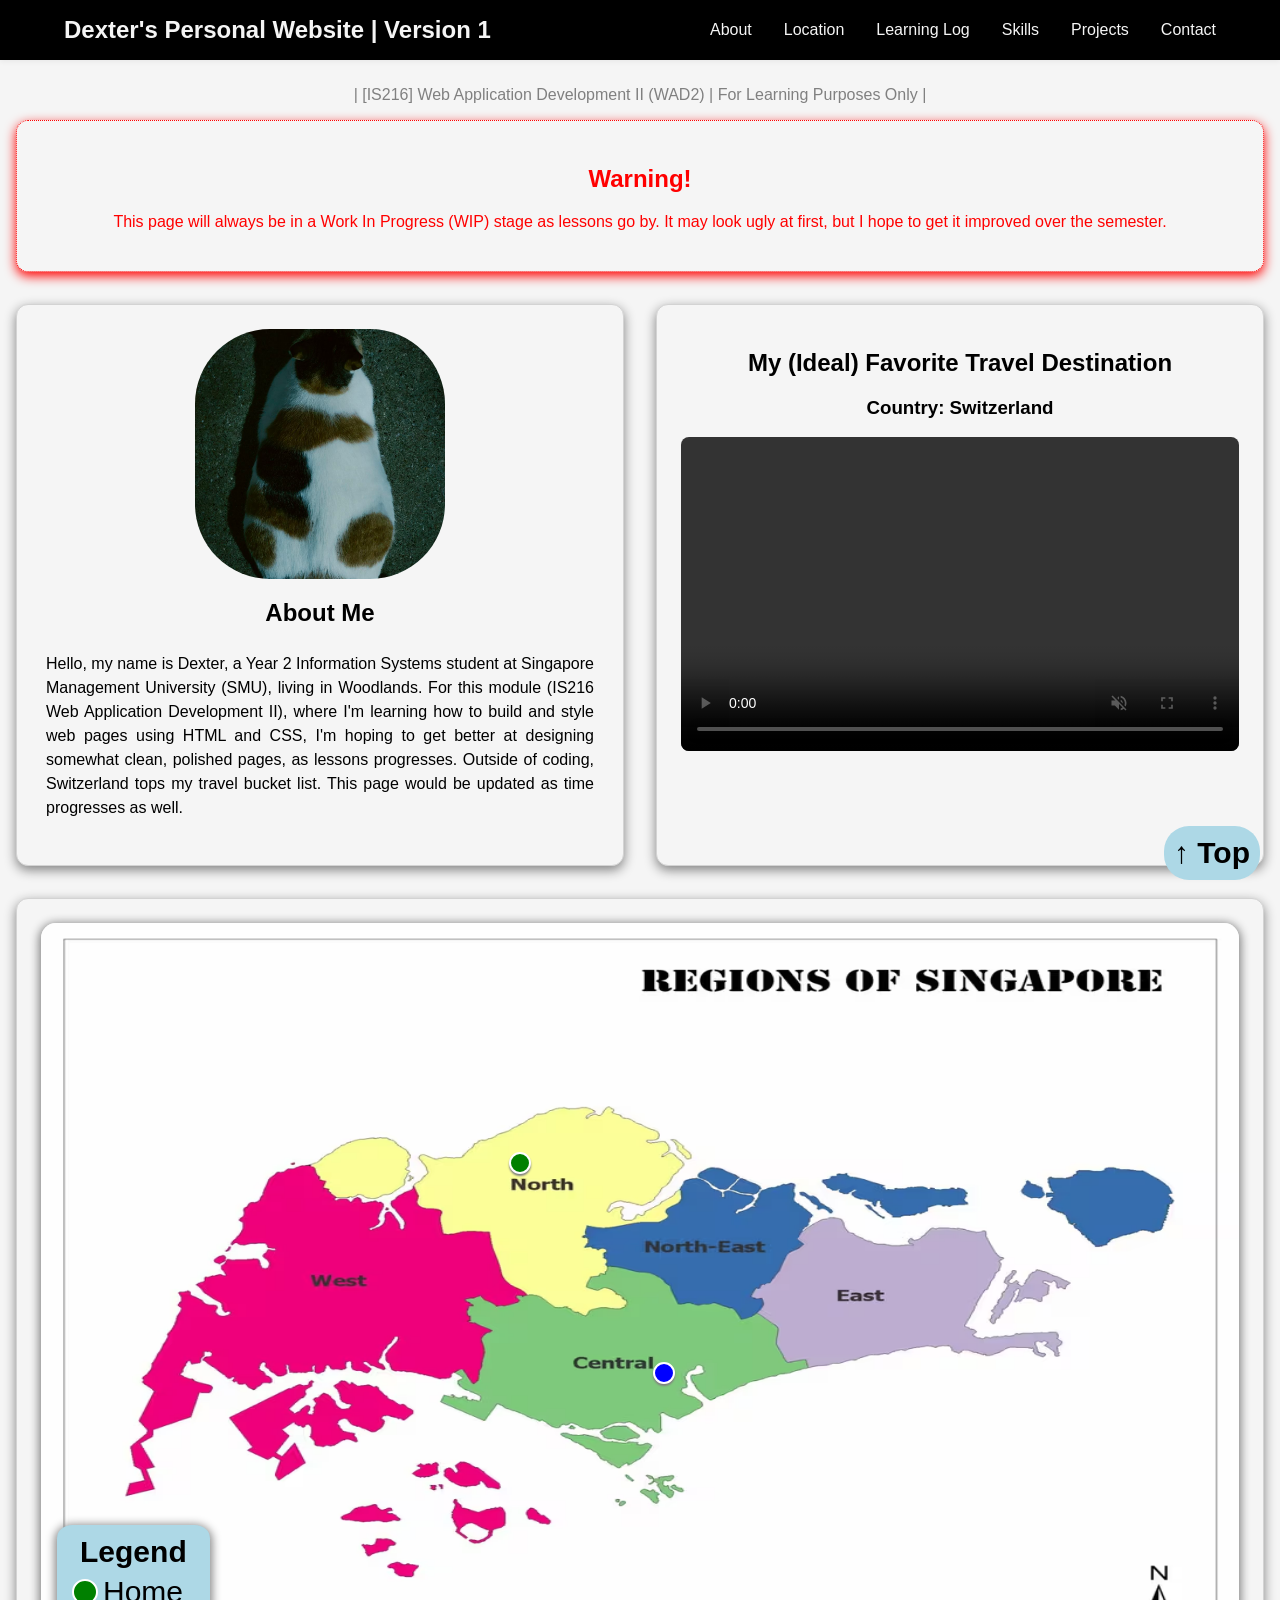
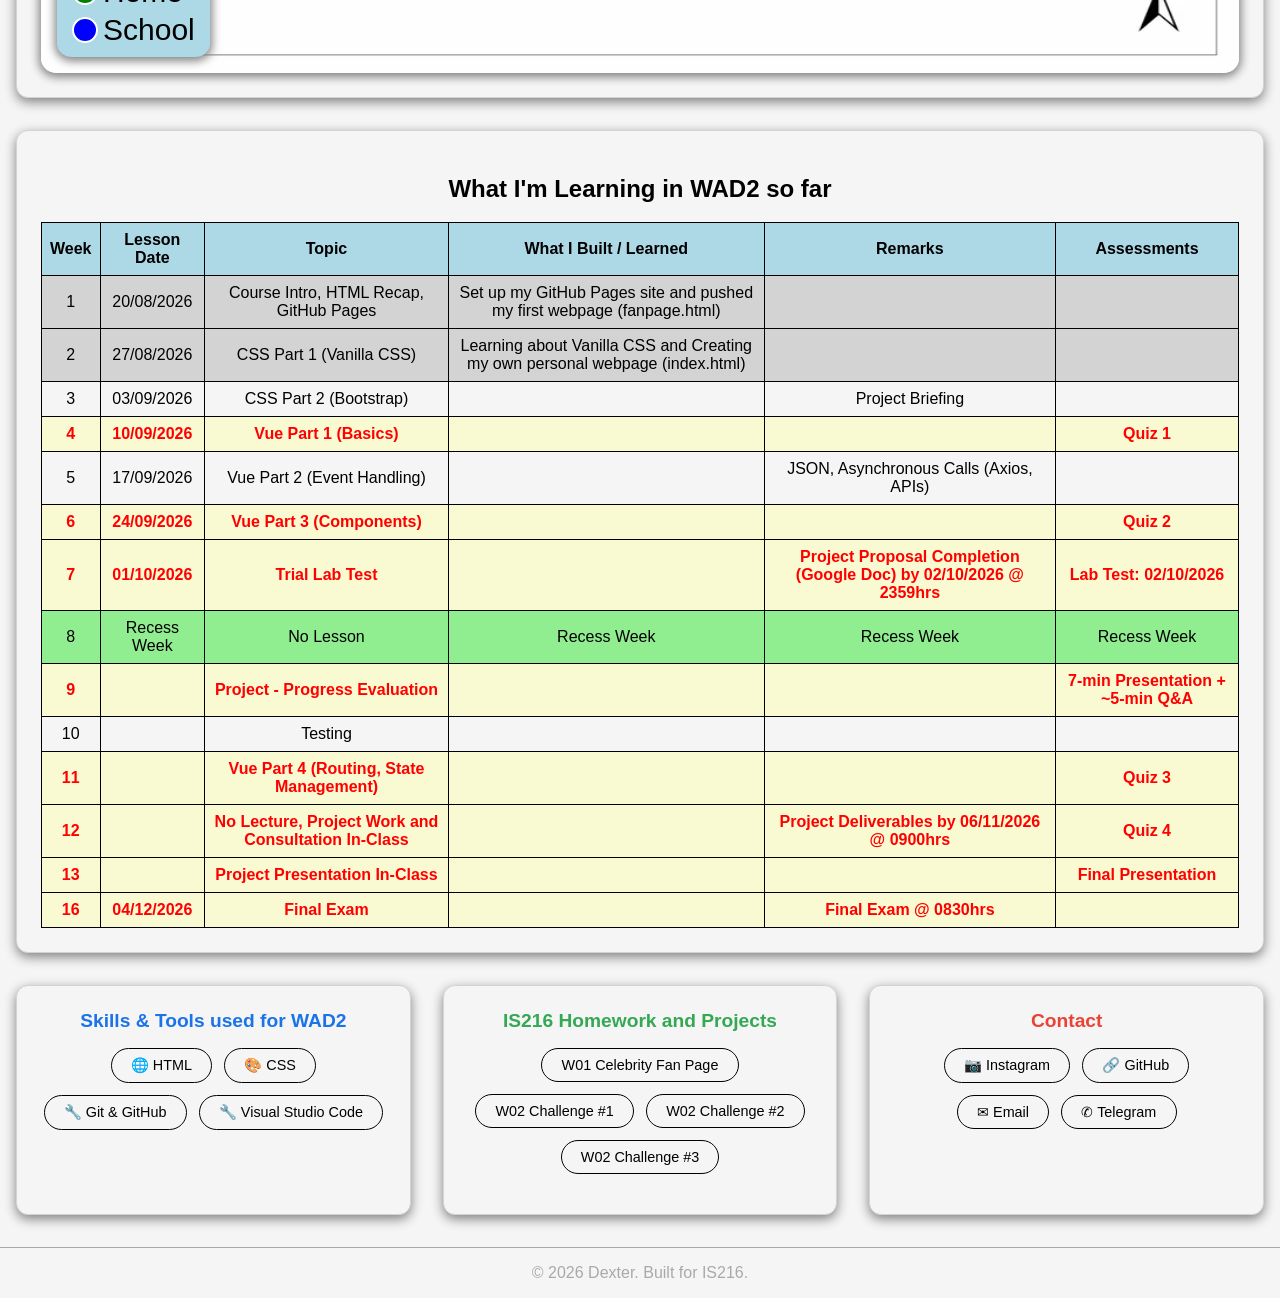
==== index.html @ 5d922347 "[Update] Modified certain stylings and page output - Changed some code to update look - Added warnin" ====
<!doctype html>
<html lang="en">
  <head>
    <meta charset="UTF-8" />
    <meta name="viewport" content="width=device-width, initial-scale=1.0" />
    <title>Dexter Chua - Personal Website</title>
    <link rel="stylesheet" href="styles.css" />
  </head>
  <body>
    <header>
      <nav class="navbar">
        <div class="logo">Dexter's Personal Website | Version 1</div>
        <ul class="nav-links">
          <li><a href="#about">About</a></li>
          <li><a href="#location">Location</a></li>
          <li><a href="#learning">Learning Log</a></li>
          <li><a href="#skills">Skills</a></li>
          <li><a href="#projects">Projects</a></li>
          <li><a href="#contact">Contact</a></li>
        </ul>
      </nav>
      <p id="mini-details" class="mini-details">
        | [IS216] Web Application Development II (WAD2) | For Learning Purposes
        Only |
      </p>
    </header>

    <main>
      <div class="row-full">
        <section id="warning" class="card warning-card">
          <h2>Warning!</h2>
          <p>
            This page will always be in a Work In Progress (WIP) stage as lessons go by. It may look
            ugly at first, but I hope to get it improved over the semester.
          </p>
        </section>
      </div>

      <div class="intro-row">
        <section id="about" class="card">
          <img class="personal-pic" src="Images/cat.jpg" alt="My Picture" />
          <h2>About Me</h2>
          <p>
            Hello, my name is Dexter, a Year 2 Information Systems student at
            Singapore Management University (SMU), living in Woodlands. For this
            module (IS216 Web Application Development II), where I'm learning
            how to build and style web pages using HTML and CSS, I'm
            hoping to get better at designing somewhat clean, polished pages, as
            lessons progresses. Outside of coding, Switzerland tops my travel
            bucket list. This page would be updated as time progresses as well.
          </p>
        </section>
        <section id="travel-dest" class="card">
          <h2>My (Ideal) Favorite Travel Destination</h2>
          <h3>Country: Switzerland</h3>
          <div class="video-wrapper">
            <video autoplay muted loop playsinline controls>
              <source src="Video/Discover Switzerland.mp4" type="video/mp4" />
              Your browser does not support the video tag.
            </video>
          </div>
        </section>
      </div>

      <div class="row-full">
        <section id="location" class="card map-section">
          <div class="map-wrapper">
            <img
              class="sg-map"
              src="Images/singapore-map.avif"
              alt="Singapore Map"
            />

            <button class="marker" id="marker-home" aria-label="Woodlands">
              <span class="tooltip">Home: Woodlands</span>
            </button>

            <button
              class="marker"
              id="marker-school"
              aria-label="Singapure Management University (SMU)"
            >
              <span class="tooltip"
                >School: Singapore Management University (SMU)</span
              >
            </button>

            <aside class="legend">
              <h3>Legend</h3>
              <ul>
                <li><span class="dot home"></span> Home</li>
                <li><span class="dot school"></span> School</li>
              </ul>
            </aside>
          </div>
        </section>
      </div>

      <div class="row-full">
        <section id="learning" class="card">
          <h2>What I'm Learning in WAD2 so far</h2>
          <table id="learning-table" class="learning-table">
            <thead>
              <tr>
                <th>Week</th>
                <th>Lesson Date</th>
                <th>Topic</th>
                <th>What I Built / Learned</th>
                <th>Remarks</th>
                <th>Assessments</th>
              </tr>
            </thead>
            <tbody>
              <tr class="completed-dates">
                <td>1</td>
                <td>20/08/2026</td>
                <td>Course Intro, HTML Recap, GitHub Pages</td>
                <td>
                  Set up my GitHub Pages site and pushed my first webpage
                  (fanpage.html)
                </td>
                <td></td>
                <td></td>
              </tr>
              <tr class="completed-dates">
                <td>2</td>
                <td>27/08/2026</td>
                <td>CSS Part 1 (Vanilla CSS)</td>
                <td>
                  Learning about Vanilla CSS and Creating my own personal
                  webpage (index.html)
                </td>
                <td></td>
                <td></td>
              </tr>
              <tr>
                <td>3</td>
                <td>03/09/2026</td>
                <td>CSS Part 2 (Bootstrap)</td>
                <td></td>
                <td>Project Briefing</td>
                <td></td>
              </tr>
              <tr class="important-dates">
                <td>4</td>
                <td>10/09/2026</td>
                <td>Vue Part 1 (Basics)</td>
                <td></td>
                <td></td>
                <td>Quiz 1</td>
              </tr>
              <tr>
                <td>5</td>
                <td>17/09/2026</td>
                <td>Vue Part 2 (Event Handling)</td>
                <td></td>
                <td>JSON, Asynchronous Calls (Axios, APIs)</td>
                <td></td>
              </tr>
              <tr class="important-dates">
                <td>6</td>
                <td>24/09/2026</td>
                <td>Vue Part 3 (Components)</td>
                <td></td>
                <td></td>
                <td>Quiz 2</td>
              </tr>
              <tr class="important-dates">
                <td>7</td>
                <td>01/10/2026</td>
                <td>Trial Lab Test</td>
                <td></td>
                <td>
                  Project Proposal Completion (Google Doc) by 02/10/2026 @
                  2359hrs
                </td>
                <td>Lab Test: 02/10/2026</td>
              </tr>
              <tr class="chill-dates">
                <td>8</td>
                <td>Recess Week</td>
                <td>No Lesson</td>
                <td>Recess Week</td>
                <td>Recess Week</td>
                <td>Recess Week</td>
              </tr>
              <tr class="important-dates">
                <td>9</td>
                <td></td>
                <td>Project - Progress Evaluation</td>
                <td></td>
                <td></td>
                <td>7-min Presentation + ~5-min Q&A</td>
              </tr>
              <tr>
                <td>10</td>
                <td></td>
                <td>Testing</td>
                <td></td>
                <td></td>
                <td></td>
              </tr>
              <tr class="important-dates">
                <td>11</td>
                <td></td>
                <td>Vue Part 4 (Routing, State Management)</td>
                <td></td>
                <td></td>
                <td>Quiz 3</td>
              </tr>
              <tr class="important-dates">
                <td>12</td>
                <td></td>
                <td>No Lecture, Project Work and Consultation In-Class</td>
                <td></td>
                <td>Project Deliverables by 06/11/2026 @ 0900hrs</td>
                <td>Quiz 4</td>
              </tr>
              <tr class="important-dates">
                <td>13</td>
                <td></td>
                <td>Project Presentation In-Class</td>
                <td></td>
                <td></td>
                <td>Final Presentation</td>
              </tr>
              <tr class="important-dates">
                <td>16</td>
                <td>04/12/2026</td>
                <td>Final Exam</td>
                <td></td>
                <td>Final Exam @ 0830hrs</td>
                <td></td>
              </tr>
            </tbody>
          </table>
        </section>
      </div>

      <div class="row-triple">
        <section id="skills" class="card skills">
          <h2>Skills &amp; Tools used for WAD2</h2>
          <ul class="pill-list">
            <li>🌐 HTML</li>
            <li>🎨 CSS</li>
            <li>🔧 Git &amp; GitHub</li>
            <li>🔧 Visual Studio Code</li>
          </ul>
        </section>

        <section id="projects" class="card projects">
          <h2>IS216 Homework and Projects</h2>
          <ul class="pill-list">
            <li><a href="fanpage.html">W01 Celebrity Fan Page</a></li>
            <li><a href="Challenge1/home.html">W02 Challenge #1</a></li>
            <li><a href="Challenge2/home.html">W02 Challenge #2</a></li>
            <li><a href="Challenge3/home.html">W02 Challenge #3</a></li>
          </ul>
        </section>

        <section id="contact" class="card contact">
          <h2>Contact</h2>
          <ul class="pill-list">
            <li>
              <a
                href="https://www.instagram.com/dxterchua/?hl=en"
                target="_blank"
                >📷 Instagram</a
              >
            </li>
            <li>
              <a href="https://github.com/dxterch" target="_blank">🔗 GitHub</a>
            </li>
            <li>
              <a href="mailto:dexter.chua.2025@computing.smu.edu.sg">✉ Email</a>
            </li>
            <li>
              <a href="https://t.me/dxterchua">✆ Telegram</a>
            </li>
          </ul>
        </section>
      </div>
    </main>

    <a href="#top" class="back-to-top" aria-label="Back to top">↑ Top</a>

    <footer class="site-footer">
      <p>&copy; 2026 Dexter. Built for IS216.</p>
    </footer>

    <!-- Link your JS file here once you create it -->
    <!-- <script src="script.js"></script> -->
  </body>
</html>
---- styles.css ----
body {
    font-family: Arial, Helvetica, sans-serif;
    background-color: whitesmoke;
    margin: 0;
    padding-top: 70px;
}

main {
    max-width: 1250px;
    margin: 0 auto;
    padding: 0 1rem;
}

section[id] {
    scroll-margin-top: 70px;
}

.intro-row,
.row-full,
.row-triple {
    display: flex;
    flex-wrap: wrap;
    gap: 2rem;
    margin-bottom: 2rem;
}

.navbar {
    position: fixed;
    top: 0;
    left: 0;
    width: 100%;
    z-index: 1000;
    display: flex;
    justify-content: space-between;
    align-items: center;
    padding: 1rem 5%;
    background-color: black;
    box-shadow: 0 2px 5px rgba(0, 0, 0, 0.05);
    box-sizing: border-box;
}

.mini-details {
    text-align: center;
    color: gray
}

.logo {
    font-size: 1.5rem;
    font-weight: bold;
    color: whitesmoke;
}

.nav-links {
    display: flex;
    list-style: none;
    gap: 2rem;
    margin: 0;
    padding: 0;
}

.nav-links a {
    text-decoration: none;
    color: whitesmoke;
    font-weight: 500;
    transition: color 0.2s ease;
}

.nav-links a:hover {
    color: lightblue;
}

.personal-pic {
    display: block;
    width: 250px;
    height: 250px;
    margin: auto;
    object-fit: cover;
    border-radius: 30%;
    transition: transform 0.4s ease;
}

.personal-pic:hover {
    transform: scaleX(-1);
}


#about p {
    text-align: justify;
    line-height: 1.5;
    color: black;
    padding: 5px 5px 5px 5px
}

#warning {
    color: red;
    border: 1px dotted red;
    box-shadow: 0 4px 12px red;
}

/* Apply the animation to the specific class */
.warning-card {
  /* softPulse = animation name */
  /* 2s = duration */
  /* ease-in-out = timing function */
  /* infinite = loop forever */
  animation: softPulse 2s ease-in-out infinite;
}

.card {
    text-align: center;
    padding: 1.5rem;
    border: 1px solid lightgray;
    border-radius: 12px;
    box-shadow: 0 4px 12px gray;
    background-color: whitesmoke;
}

.intro-row .card {
    flex: 1 1 400px;
}


.row-full .card {
    width: 100%;
}

.row-triple {
    display: flex;
    gap: 2rem;
    flex-wrap: wrap;
}

.row-triple .card {
    flex: 1 1 250px;
}

.row-triple h2 {
    margin-top: 0;
    margin-bottom: 1rem;
    font-size: 1.2rem;
}

.row-triple ul {
    padding-left: 0;
}

.travel-dest h3 {
    color: gray;
}

.video-wrapper {
    position: relative;
    width: 100%;
    max-width: 100%;
    aspect-ratio: 16/9;
    margin: 1rem auto;
    border-radius: 8px;
    overflow: hidden;
}

.video-wrapper video {
    width: 100%;
    height: 100%;
    border: 0;
}

.map-wrapper {
    position: relative;
    width: 100%;
    height: auto;
    overflow: hidden;
    border-radius: 15px;
    box-shadow: 0px 2px 10px 2px grey;
}

.sg-map {
    display: block;
    width: 100%;
    max-height: 750px;

}

.marker {
    position: absolute;
    width: 22px;
    height: 22px;
    border-radius: 50%;
    border: 2px solid white;
    box-shadow: 0 2px 2px grey;
    transform: translate(-50%, -50%);
    z-index: 10;
    cursor: pointer;
}

#marker-home {
    top: 32%;
    left: 40%;
    background-color: green;
}

#marker-school {
    top: 60%;
    left: 52%;
    background-color: blue;
}

.tooltip {
    position: absolute;
    bottom: 250%;
    left: 50%;
    transform: translateX(-50%);
    background-color: black;
    border: 1px solid black;
    color: white;
    border-radius: 6px;
    padding: 4px 8px;
    font-size: 0.9rem;
    white-space: nowrap;
    opacity: 0;
    visibility: hidden;
    z-index: 20;
    pointer-events: none;
    transition: opacity 0.15s ease;
}

.marker:hover .tooltip {
    opacity: 1;
    visibility: visible;
}

.legend {
    position: absolute;
    bottom: 16px;
    left: 16px;
    z-index: 10;
    background-color: lightblue;
    color: black;
    border-color: grey;
    border-radius: 10%;
    box-shadow: 0px 2px 10px 2px grey;
    padding: 10px 15px;
    font-size: 15px;
}

.legend h3 {
    margin: 0 0 6px 0;
    font-size: 30px;
}

.legend ul {
    list-style: none;
    font-size: 30px;
    margin: 0;
    padding: 0;
}

.legend li {
    display: flex;
    align-items: center;
    gap: 5px;
    margin-top: 4px;
}

.dot {
    width: 22px;
    height: 22px;
    border-radius: 50%;
    display: inline-block;
}

.dot.home {
    background-color: green;
    border: 2px solid white;
}

.dot.school {
    background-color: blue;
    border: 2px solid white;
}

.learning-table {
    border-collapse: collapse;
    width: 100%;
    margin: auto;
}

.learning-table th,
.learning-table td {
    border: 1px solid black;
    padding: 0.5rem;
    text-align: center;
}

.learning-table th {
    background-color: lightblue;
}

.learning-table tr.completed-dates {
    background-color: lightgray;
    color: black;
}

.learning-table tr.important-dates {
    background-color: lightgoldenrodyellow;
    color: red;
    font-weight: bold;
}

.learning-table tr.chill-dates {
    background-color: lightgreen;
    color: black
}

.pill-list {
    display: flex;
    flex-wrap: wrap;
    justify-content: center;
    gap: 0.75rem;
    list-style: none;
    padding: 0;
    margin-top: 1rem;
}

.pill-list li {
    display: inline-block;
    flex-wrap: wrap;
    border: 1px solid black;
    display: inline-block;
    border: 1px solid black;
    color: black;
    padding: 0.5rem 1.2rem;
    border-radius: 20px;
    font-size: 0.9rem;
    font-weight: 500;
    text-decoration: none;
}

.pill-list li a {
    text-decoration: none;
    font-size: 0.9rem;
    font-weight: 500;
    color: black;
}


.pill-list li:hover {
    background-color: lightblue;
    animation: gentleRock 0.5s ease-in-out 1;
}

.skills h2 {
    color: #1a73e8;
}

.projects h2 {
    color: #34a853;
}

.contact h2 {
    color: #ea4335;
}

.back-to-top {
    position: fixed;
    bottom: 20px;
    right: 20px;
    background-color: lightblue;
    color: black;
    font-size: 30px;
    border-radius: 25px;
    padding: 10px;
    text-decoration: none;
    font-weight: bold;
    z-index: 1000;
}

.back-to-top:hover {
    background-color: blue;
    color: white;
    transform: translateY(-2px);
}

.site-footer {
    border-top: 1px solid darkgray;
    text-align: center;
    font-family: Arial, Helvetica, sans-serif;
    color: darkgray;
}

#about.card, #travel-dest.card {
    flex: 2 1 400px;
}

@keyframes gentleRock {
    0% {
        transform: rotate(0deg);
    }

    25% {
        transform: rotate(-3deg);
    }

    75% {
        transform: rotate(3deg);
    }

    100% {
        transform: rotate(0deg);
    }
}

@keyframes softPulse {
  0% {
    box-shadow: 0 4px 12px gray; /* Matches default card style */
    border-color: lightgray;
  }
  50% {
    /* Slightly intense shadow and orange warning color */
    box-shadow: 0 4px 20px red; 
    border-color: red;
  }
  100% {
    box-shadow: 0 4px 12px gray;
    border-color: lightgray;
  }
}
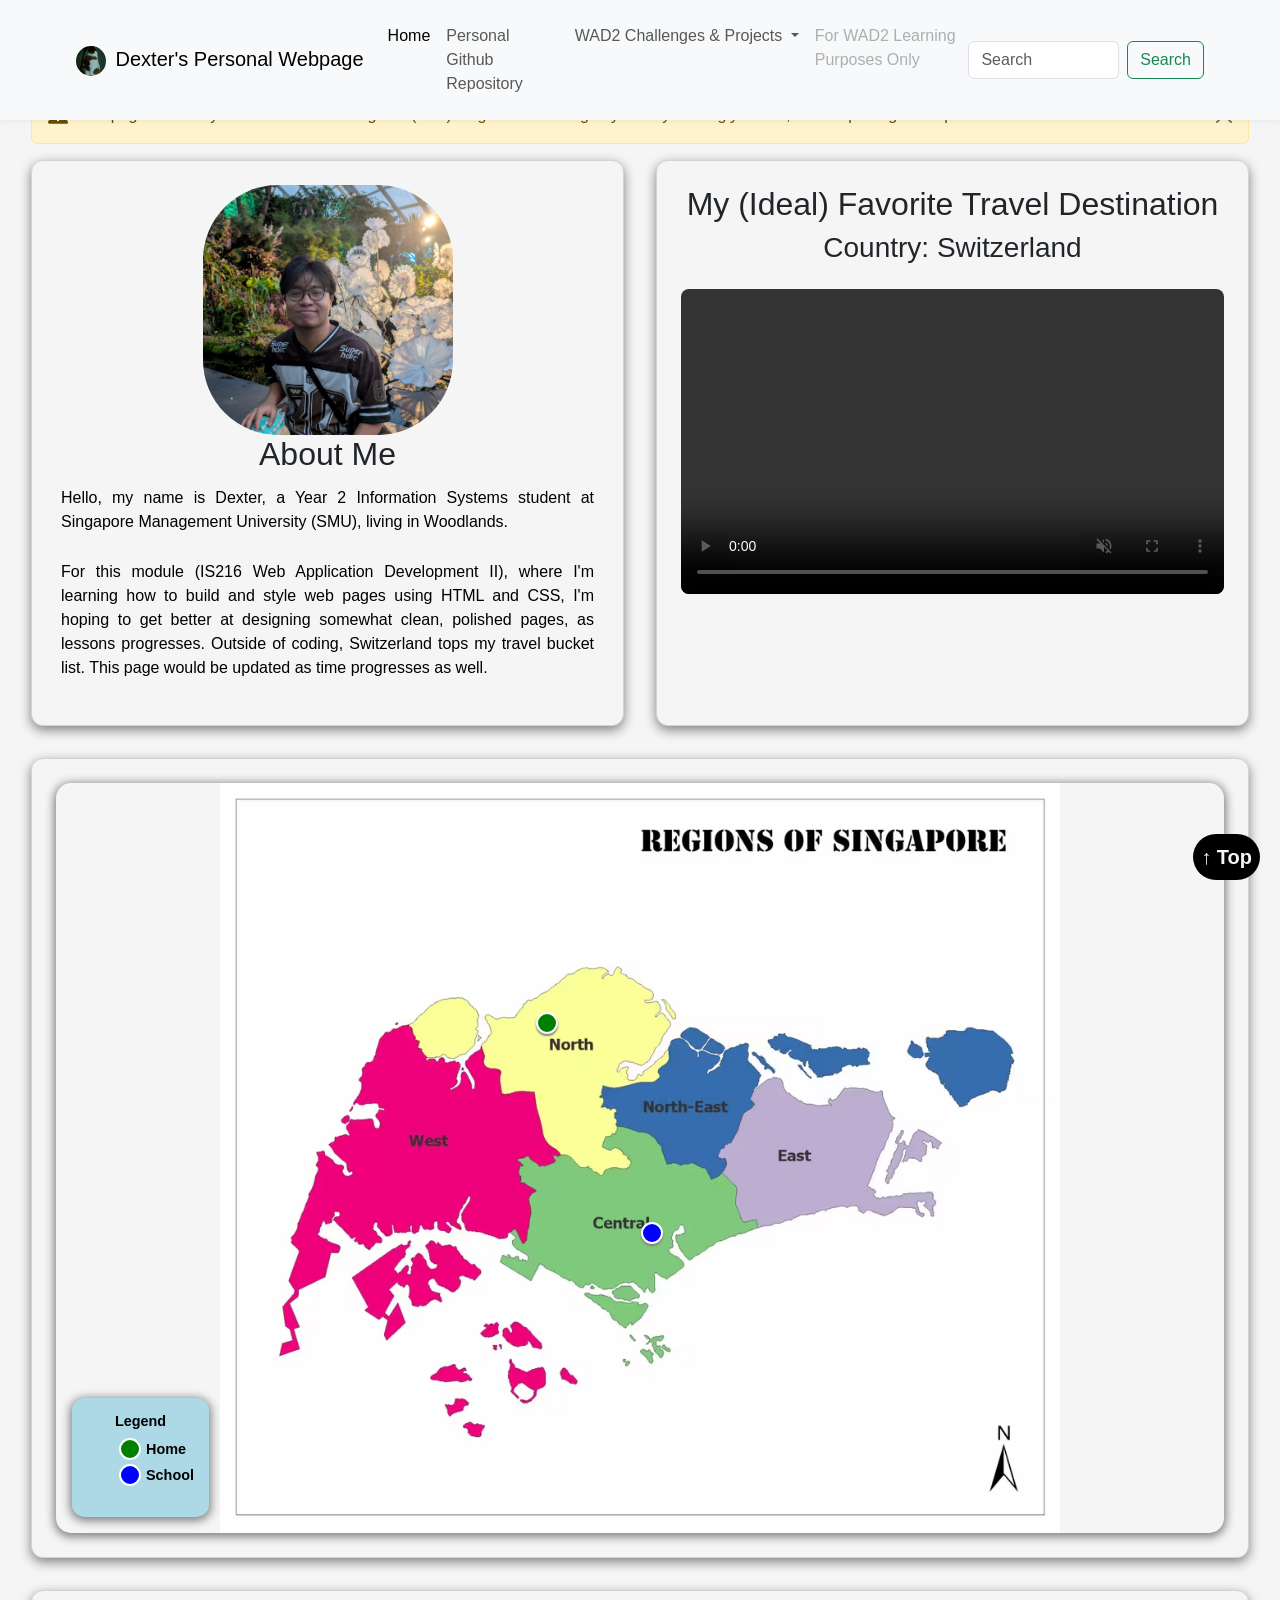
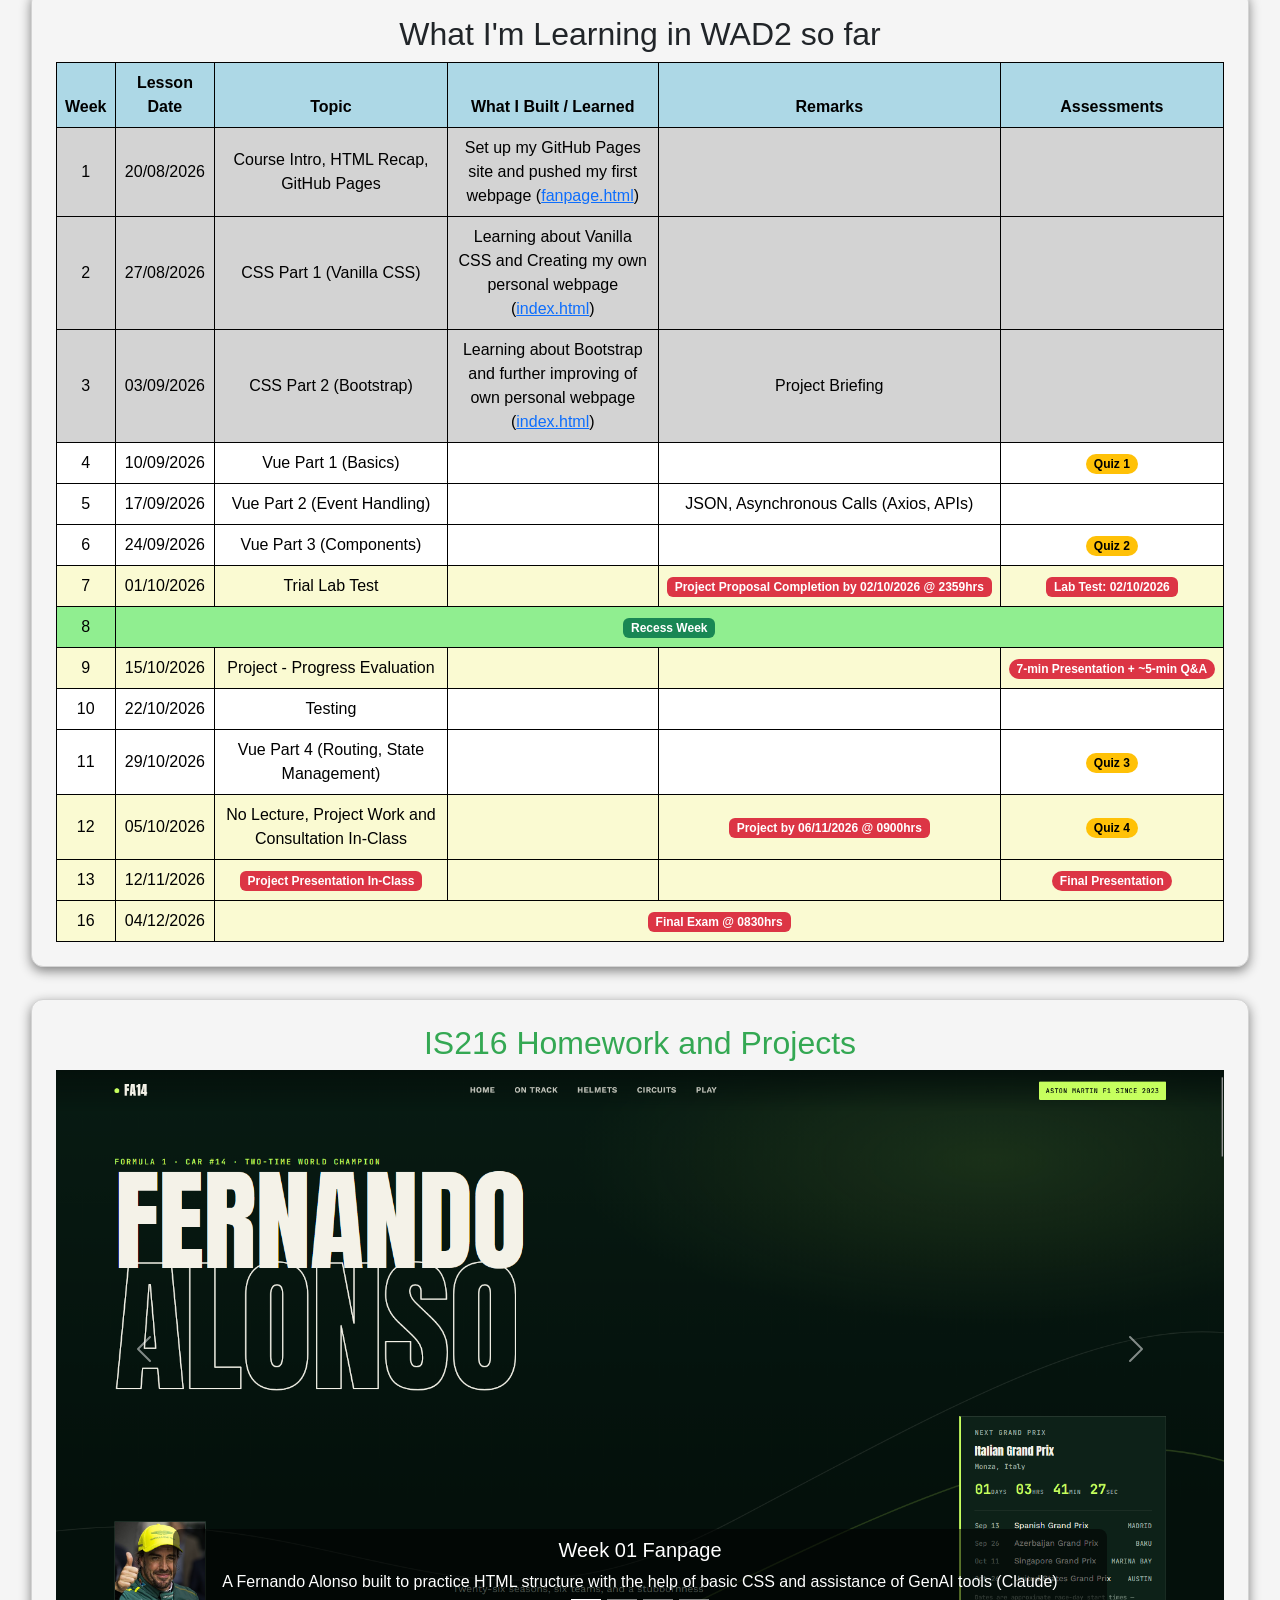
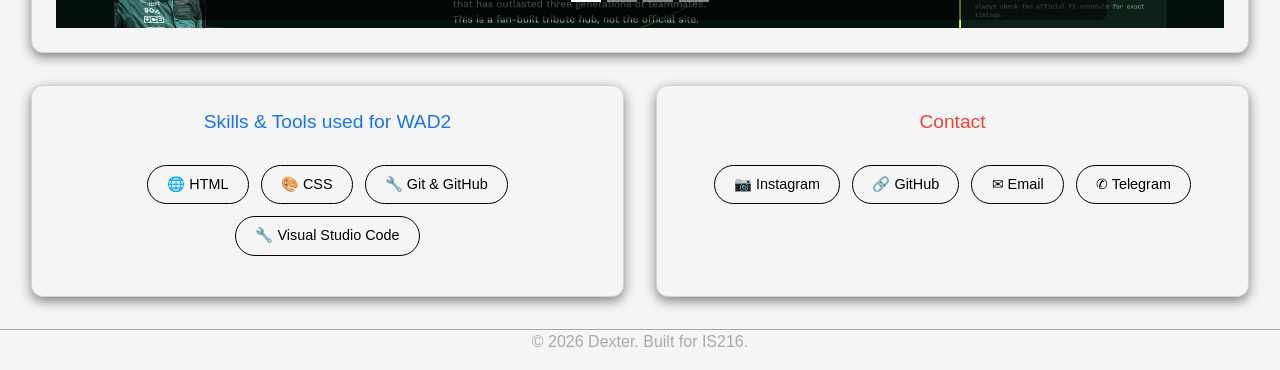
==== commit 1ce30d66: "[Update] Adding Bootstrap Added: - Alert - Badge - Carousel - Dropdown  with minor improvements to w" ====
--- a/index.html
+++ b/index.html
@@ -4,11 +4,18 @@
     <meta charset="UTF-8" />
     <meta name="viewport" content="width=device-width, initial-scale=1.0" />
     <title>Dexter Chua - Personal Website</title>
+    <link rel="icon" class="site-img" type="image/jpeg" href="Images/cat.jpg" />
+    <link
+      href="https://cdn.jsdelivr.net/npm/bootstrap@5.3.8/dist/css/bootstrap.min.css"
+      rel="stylesheet"
+      integrity="sha384-sRIl4kxILFvY47J16cr9ZwB07vP4J8+LH7qKQnuqkuIAvNWLzeN8tE5YBujZqJLB"
+      crossorigin="anonymous"
+    />
     <link rel="stylesheet" href="styles.css" />
   </head>
   <body>
     <header>
-      <nav class="navbar">
+      <!-- <nav class="navbar">
         <div class="logo">Dexter's Personal Website | Version 1</div>
         <ul class="nav-links">
           <li><a href="#about">About</a></li>
@@ -18,33 +25,147 @@
           <li><a href="#projects">Projects</a></li>
           <li><a href="#contact">Contact</a></li>
         </ul>
+      </nav> -->
+      <nav class="navbar navbar-expand-lg bg-body-tertiary">
+        <div class="container-fluid">
+          <a class="navbar-brand" href="#"
+            ><img
+              src="Images/cat.jpg" 
+              class="navbar-brand-img"
+              alt="Site Logo"
+            />
+            Dexter's Personal Webpage</a
+          >
+          <button
+            class="navbar-toggler"
+            type="button"
+            data-bs-toggle="collapse"
+            data-bs-target="#navbarSupportedContent"
+            aria-controls="navbarSupportedContent"
+            aria-expanded="false"
+            aria-label="Toggle navigation"
+          >
+            <span class="navbar-toggler-icon"></span>
+          </button>
+          <div class="collapse navbar-collapse" id="navbarSupportedContent">
+            <ul class="navbar-nav me-auto mb-2 mb-lg-0">
+              <li class="nav-item">
+                <a class="nav-link active" aria-current="page" href="#">Home</a>
+              </li>
+              <li class="nav-item">
+                <a
+                  href="https://github.com/dxterch/dxterch.github.io"
+                  class="nav-link"
+                  href="#"
+                  >Personal Github Repository</a
+                >
+              </li>
+              <li class="nav-item dropdown">
+                <a
+                  class="nav-link dropdown-toggle"
+                  href="#"
+                  role="button"
+                  data-bs-toggle="dropdown"
+                  aria-expanded="true"
+                >
+                  WAD2 Challenges & Projects
+                </a>
+
+                <ul class="dropdown-menu">
+                  <li>
+                    <a
+                      class="dropdown-item"
+                      href="Lesson 02/Challenge1/home.html"
+                      >W02 Challenge #1</a
+                    >
+                  </li>
+                  <li>
+                    <a
+                      class="dropdown-item"
+                      href="Lesson 02/Challenge2/home.html"
+                      >W02 Challenge #2</a
+                    >
+                  </li>
+                  <li>
+                    <a
+                      class="dropdown-item"
+                      href="Lesson 02/Challenge3/home.html"
+                      >W02 Challenge #3</a
+                    >
+                  </li>
+                  <li><hr class="dropdown-divider" /></li>
+                  <li>
+                    <a class="dropdown-item" href="fanpage.html"
+                      >W01 Celebrity Fan Page</a
+                    >
+                  </li>
+                </ul>
+              </li>
+              <li class="nav-item">
+                <a class="nav-link disabled" aria-disabled="true"
+                  >For WAD2 Learning Purposes Only</a
+                >
+              </li>
+            </ul>
+            <form class="d-flex" role="search">
+              <input
+                class="form-control me-2"
+                type="search"
+                placeholder="Search"
+                aria-label="Search"
+              />
+              <button class="btn btn-outline-success" type="submit">
+                Search
+              </button>
+            </form>
+          </div>
+        </div>
       </nav>
-      <p id="mini-details" class="mini-details">
-        | [IS216] Web Application Development II (WAD2) | For Learning Purposes
-        Only |
-      </p>
     </header>
 
     <main>
-      <div class="row-full">
-        <section id="warning" class="card warning-card">
-          <h2>Warning!</h2>
-          <p>
-            This page will always be in a Work In Progress (WIP) stage as lessons go by. It may look
-            ugly at first, but I hope to get it improved over the semester.
-          </p>
-        </section>
+      <svg xmlns="http://www.w3.org/2000/svg" class="d-none">
+        <symbol id="exclamation-triangle-fill" viewBox="0 0 16 16">
+          <path
+            d="M8.982 1.566a1.13 1.13 0 0 0-1.96 0L.165 13.233c-.457.778.091 1.767.98 1.767h13.713c.889 0 1.438-.99.98-1.767L8.982 1.566zM8 5c.535 0 .954.462.9.995l-.35 3.507a.552.552 0 0 1-1.1 0L7.1 5.995A.905.905 0 0 1 8 5zm.002 6a1 1 0 1 1 0 2 1 1 0 0 1 0-2z"
+          />
+        </symbol>
+      </svg>
+      <div
+        class="alert alert-warning alert-dismissible fade show d-flex align-items-center mt-3"
+        role="alert"
+      >
+        <svg class="bi flex-shrink-0 me-2" role="img" aria-label="Danger:">
+          <use xlink:href="#exclamation-triangle-fill" />
+        </svg>
+        <div>
+          This page will always be in a Work In Progress (WIP) stage as lessons
+          go by. It may look ugly at first, but I hope to get it improved over
+          the semester.
+          <button
+            type="button"
+            class="btn-close"
+            data-bs-dismiss="alert"
+            aria-label="Close"
+          ></button>
+        </div>
       </div>
 
-      <div class="intro-row">
+      <div class="intro-row mt-3">
         <section id="about" class="card">
-          <img class="personal-pic" src="Images/cat.jpg" alt="My Picture" />
+          <img
+            class="personal-pic"
+            src="Images/PersonalPicture.jpg"
+            alt="My Picture"
+          />
           <h2>About Me</h2>
           <p>
             Hello, my name is Dexter, a Year 2 Information Systems student at
-            Singapore Management University (SMU), living in Woodlands. For this
-            module (IS216 Web Application Development II), where I'm learning
-            how to build and style web pages using HTML and CSS, I'm
+            Singapore Management University (SMU), living in Woodlands.
+          </p>
+          <p>
+            For this module (IS216 Web Application Development II), where I'm
+            learning how to build and style web pages using HTML and CSS, I'm
             hoping to get better at designing somewhat clean, polished pages, as
             lessons progresses. Outside of coding, Switzerland tops my travel
             bucket list. This page would be updated as time progresses as well.
@@ -72,7 +193,7 @@
             />
 
             <button class="marker" id="marker-home" aria-label="Woodlands">
-              <span class="tooltip">Home: Woodlands</span>
+              <span class="tooltip">Woodlands</span>
             </button>
 
             <button
@@ -80,9 +201,7 @@
               id="marker-school"
               aria-label="Singapure Management University (SMU)"
             >
-              <span class="tooltip"
-                >School: Singapore Management University (SMU)</span
-              >
+              <span class="tooltip">Singapore Management University (SMU)</span>
             </button>
 
             <aside class="legend">
@@ -99,141 +218,307 @@
       <div class="row-full">
         <section id="learning" class="card">
           <h2>What I'm Learning in WAD2 so far</h2>
-          <table id="learning-table" class="learning-table">
-            <thead>
-              <tr>
-                <th>Week</th>
-                <th>Lesson Date</th>
-                <th>Topic</th>
-                <th>What I Built / Learned</th>
-                <th>Remarks</th>
-                <th>Assessments</th>
-              </tr>
-            </thead>
-            <tbody>
-              <tr class="completed-dates">
-                <td>1</td>
-                <td>20/08/2026</td>
-                <td>Course Intro, HTML Recap, GitHub Pages</td>
-                <td>
-                  Set up my GitHub Pages site and pushed my first webpage
-                  (fanpage.html)
-                </td>
-                <td></td>
-                <td></td>
-              </tr>
-              <tr class="completed-dates">
-                <td>2</td>
-                <td>27/08/2026</td>
-                <td>CSS Part 1 (Vanilla CSS)</td>
-                <td>
-                  Learning about Vanilla CSS and Creating my own personal
-                  webpage (index.html)
-                </td>
-                <td></td>
-                <td></td>
-              </tr>
-              <tr>
-                <td>3</td>
-                <td>03/09/2026</td>
-                <td>CSS Part 2 (Bootstrap)</td>
-                <td></td>
-                <td>Project Briefing</td>
-                <td></td>
-              </tr>
-              <tr class="important-dates">
-                <td>4</td>
-                <td>10/09/2026</td>
-                <td>Vue Part 1 (Basics)</td>
-                <td></td>
-                <td></td>
-                <td>Quiz 1</td>
-              </tr>
-              <tr>
-                <td>5</td>
-                <td>17/09/2026</td>
-                <td>Vue Part 2 (Event Handling)</td>
-                <td></td>
-                <td>JSON, Asynchronous Calls (Axios, APIs)</td>
-                <td></td>
-              </tr>
-              <tr class="important-dates">
-                <td>6</td>
-                <td>24/09/2026</td>
-                <td>Vue Part 3 (Components)</td>
-                <td></td>
-                <td></td>
-                <td>Quiz 2</td>
-              </tr>
-              <tr class="important-dates">
-                <td>7</td>
-                <td>01/10/2026</td>
-                <td>Trial Lab Test</td>
-                <td></td>
-                <td>
-                  Project Proposal Completion (Google Doc) by 02/10/2026 @
-                  2359hrs
-                </td>
-                <td>Lab Test: 02/10/2026</td>
-              </tr>
-              <tr class="chill-dates">
-                <td>8</td>
-                <td>Recess Week</td>
-                <td>No Lesson</td>
-                <td>Recess Week</td>
-                <td>Recess Week</td>
-                <td>Recess Week</td>
-              </tr>
-              <tr class="important-dates">
-                <td>9</td>
-                <td></td>
-                <td>Project - Progress Evaluation</td>
-                <td></td>
-                <td></td>
-                <td>7-min Presentation + ~5-min Q&A</td>
-              </tr>
-              <tr>
-                <td>10</td>
-                <td></td>
-                <td>Testing</td>
-                <td></td>
-                <td></td>
-                <td></td>
-              </tr>
-              <tr class="important-dates">
-                <td>11</td>
-                <td></td>
-                <td>Vue Part 4 (Routing, State Management)</td>
-                <td></td>
-                <td></td>
-                <td>Quiz 3</td>
-              </tr>
-              <tr class="important-dates">
-                <td>12</td>
-                <td></td>
-                <td>No Lecture, Project Work and Consultation In-Class</td>
-                <td></td>
-                <td>Project Deliverables by 06/11/2026 @ 0900hrs</td>
-                <td>Quiz 4</td>
-              </tr>
-              <tr class="important-dates">
-                <td>13</td>
-                <td></td>
-                <td>Project Presentation In-Class</td>
-                <td></td>
-                <td></td>
-                <td>Final Presentation</td>
-              </tr>
-              <tr class="important-dates">
-                <td>16</td>
-                <td>04/12/2026</td>
-                <td>Final Exam</td>
-                <td></td>
-                <td>Final Exam @ 0830hrs</td>
-                <td></td>
-              </tr>
-            </tbody>
-          </table>
+          <div class="table-responsive">
+            <table
+              id="learning-table"
+              class="table table-bordered align-middle learning-table"
+            >
+              <thead>
+                <tr>
+                  <th>Week</th>
+                  <th>Lesson Date</th>
+                  <th>Topic</th>
+                  <th>What I Built / Learned</th>
+                  <th>Remarks</th>
+                  <th>Assessments</th>
+                </tr>
+              </thead>
+              <tbody>
+                <tr class="completed-dates">
+                  <td>1</td>
+                  <td>20/08/2026</td>
+                  <td>Course Intro, HTML Recap, GitHub Pages</td>
+                  <td>
+                    Set up my GitHub Pages site and pushed my first webpage (<a
+                      href="fanpage.html"
+                      >fanpage.html</a
+                    >)
+                  </td>
+                  <td></td>
+                  <td></td>
+                </tr>
+                <tr class="completed-dates">
+                  <td>2</td>
+                  <td>27/08/2026</td>
+                  <td>CSS Part 1 (Vanilla CSS)</td>
+                  <td>
+                    Learning about Vanilla CSS and Creating my own personal
+                    webpage (<a href="index.html">index.html</a>)
+                  </td>
+                  <td></td>
+                  <td></td>
+                </tr>
+                <tr class="completed-dates">
+                  <td>3</td>
+                  <td>03/09/2026</td>
+                  <td>CSS Part 2 (Bootstrap)</td>
+                  <td>
+                    Learning about Bootstrap and further improving of own
+                    personal webpage (<a href="index.html">index.html</a>)
+                  </td>
+                  <td>Project Briefing</td>
+                  <td></td>
+                </tr>
+                <tr>
+                  <td>4</td>
+                  <td>10/09/2026</td>
+                  <td>Vue Part 1 (Basics)</td>
+                  <td></td>
+                  <td></td>
+                  <td>
+                    <span class="badge rounded-pill text-bg-warning"
+                      >Quiz 1</span
+                    >
+                  </td>
+                </tr>
+                <tr>
+                  <td>5</td>
+                  <td>17/09/2026</td>
+                  <td>Vue Part 2 (Event Handling)</td>
+                  <td></td>
+                  <td>JSON, Asynchronous Calls (Axios, APIs)</td>
+                  <td></td>
+                </tr>
+                <tr>
+                  <td>6</td>
+                  <td>24/09/2026</td>
+                  <td>Vue Part 3 (Components)</td>
+                  <td></td>
+                  <td></td>
+                  <td>
+                    <span class="badge rounded-pill text-bg-warning"
+                      >Quiz 2</span
+                    >
+                  </td>
+                </tr>
+                <tr class="important-dates">
+                  <td>7</td>
+                  <td>01/10/2026</td>
+                  <td>Trial Lab Test</td>
+                  <td></td>
+                  <td>
+                    <span class="badge bg-danger"
+                      >Project Proposal Completion by 02/10/2026 @ 2359hrs</span
+                    >
+                  </td>
+                  <td>
+                    <span class="badge bg-danger">Lab Test: 02/10/2026</span>
+                  </td>
+                </tr>
+                <tr class="chill-dates">
+                  <td>8</td>
+                  <td colspan="6">
+                    <span class="badge bg-success">Recess Week</span>
+                  </td>
+                </tr>
+                <tr class="important-dates">
+                  <td>9</td>
+                  <td>15/10/2026</td>
+                  <td>Project - Progress Evaluation</td>
+                  <td></td>
+                  <td></td>
+                  <td>
+                    <span class="badge rounded-pill text-bg-danger"
+                      >7-min Presentation + ~5-min Q&A</span
+                    >
+                  </td>
+                </tr>
+                <tr>
+                  <td>10</td>
+                  <td>22/10/2026</td>
+                  <td>Testing</td>
+                  <td></td>
+                  <td></td>
+                  <td></td>
+                </tr>
+                <tr>
+                  <td>11</td>
+                  <td>29/10/2026</td>
+                  <td>Vue Part 4 (Routing, State Management)</td>
+                  <td></td>
+                  <td></td>
+                  <td>
+                    <span class="badge rounded-pill text-bg-warning"
+                      >Quiz 3</span
+                    >
+                  </td>
+                </tr>
+                <tr class="important-dates">
+                  <td>12</td>
+                  <td>05/10/2026</td>
+                  <td>No Lecture, Project Work and Consultation In-Class</td>
+                  <td></td>
+                  <td>
+                    <span class="badge bg-danger"
+                      >Project by 06/11/2026 @ 0900hrs</span
+                    >
+                  </td>
+                  <td>
+                    <span class="badge rounded-pill text-bg-warning"
+                      >Quiz 4</span
+                    >
+                  </td>
+                </tr>
+                <tr class="important-dates">
+                  <td>13</td>
+                  <td>12/11/2026</td>
+                  <td>
+                    <span class="badge bg-danger"
+                      >Project Presentation In-Class</span
+                    >
+                  </td>
+                  <td></td>
+                  <td></td>
+                  <td>
+                    <span class="badge rounded-pill text-bg-danger"
+                      >Final Presentation</span
+                    >
+                  </td>
+                </tr>
+                <tr class="important-dates">
+                  <td>16</td>
+                  <td>04/12/2026</td>
+                  <td colspan="4">
+                    <span class="badge bg-danger">Final Exam @ 0830hrs</span>
+                  </td>
+                </tr>
+              </tbody>
+            </table>
+          </div>
+        </section>
+      </div>
+
+      <div class="row-full">
+        <section id="projects" class="card projects">
+          <h2>IS216 Homework and Projects</h2>
+          <div id="projectsCarousel" class="carousel slide carousel-fade" data-bs-ride="carousel">
+            <div class="carousel-indicators">
+              <button
+                type="button"
+                data-bs-target="#projectsCarousel"
+                data-bs-slide-to="0"
+                class="active"
+                aria-current="true"
+                aria-label="Slide 1"
+              ></button>
+              <button
+                type="button"
+                data-bs-target="#projectsCarousel"
+                data-bs-slide-to="1"
+                aria-label="Slide 2"
+              ></button>
+              <button
+                type="button"
+                data-bs-target="#projectsCarousel"
+                data-bs-slide-to="2"
+                aria-label="Slide 3"
+              ></button>
+              <button
+                type="button"
+                data-bs-target="#projectsCarousel"
+                data-bs-slide-to="3"
+                aria-label="Slide 4"
+              ></button>
+            </div>
+            <div class="carousel-inner">
+              <div class="carousel-item active">
+                <img
+                  src="Images/[Week 1] Fanpage.png"
+                  class="d-block w-100"
+                  alt="Week 1 Fanpage"
+                />
+                <div
+                  class="carousel-caption d-none d-md-block project-captions"
+                >
+                  <h5>Week 01 Fanpage</h5>
+                  <p>
+                    A Fernando Alonso built to practice HTML structure with the
+                    help of basic CSS and assistance of GenAI tools (Claude)
+                  </p>
+                </div>
+              </div>
+              <div class="carousel-item">
+                <img
+                  src="Images/[Week 2] Challenge 1.png"
+                  class="d-block w-100"
+                  alt="Week 2 Challenge #1"
+                />
+                <div
+                  class="carousel-caption d-none d-md-block project-captions"
+                >
+                  <h5>Week 02 Challenge #01</h5>
+                  <p>
+                    Practicing CSS fundamentals with box model, layout and basic styling
+                  </p>
+                </div>
+              </div>
+              <div class="carousel-item">
+                <img
+                  src="Images/[Week 2] Challenge 2.png"
+                  class="d-block w-100"
+                  alt="Week 2 Challenge #2"
+                />
+                <div
+                  class="carousel-caption d-none d-md-block project-captions"
+                >
+                  <h5>Week 02 Challenge #02</h5>
+                  <p>
+                    Exploring Flexbox for responsive layouts
+                  </p>
+                </div>
+              </div>
+              <div class="carousel-item">
+                <img
+                  src="Images/[Week 2] Challenge 3.png"
+                  class="d-block w-100"
+                  alt="Week 2 Challenge #3"
+                />
+                <div
+                  class="carousel-caption d-none d-md-block project-captions"
+                >
+                  <h5>Week 02 Challenge #03</h5>
+                  <p>
+                    Combining layout and colors into one page
+                  </p>
+                </div>
+              </div>
+            </div>
+
+            <button
+              class="carousel-control-prev"
+              type="button"
+              data-bs-target="#projectsCarousel"
+              data-bs-slide="prev"
+            >
+              <span
+                class="carousel-control-prev-icon"
+                aria-hidden="true"
+              ></span>
+              <span class="visually-hidden">Previous</span>
+            </button>
+            <button
+              class="carousel-control-next"
+              type="button"
+              data-bs-target="#projectsCarousel"
+              data-bs-slide="next"
+            >
+              <span
+                class="carousel-control-next-icon"
+                aria-hidden="true"
+              ></span>
+              <span class="visually-hidden">Next</span>
+            </button>
+          </div>
         </section>
       </div>
 
@@ -245,16 +530,6 @@
             <li>🎨 CSS</li>
             <li>🔧 Git &amp; GitHub</li>
             <li>🔧 Visual Studio Code</li>
-          </ul>
-        </section>
-
-        <section id="projects" class="card projects">
-          <h2>IS216 Homework and Projects</h2>
-          <ul class="pill-list">
-            <li><a href="fanpage.html">W01 Celebrity Fan Page</a></li>
-            <li><a href="Challenge1/home.html">W02 Challenge #1</a></li>
-            <li><a href="Challenge2/home.html">W02 Challenge #2</a></li>
-            <li><a href="Challenge3/home.html">W02 Challenge #3</a></li>
           </ul>
         </section>
 
@@ -288,7 +563,10 @@
       <p>&copy; 2026 Dexter. Built for IS216.</p>
     </footer>
 
-    <!-- Link your JS file here once you create it -->
-    <!-- <script src="script.js"></script> -->
+    <script
+      src="https://cdn.jsdelivr.net/npm/bootstrap@5.3.8/dist/js/bootstrap.bundle.min.js"
+      integrity="sha384-FKyoEForCGlyvwx9Hj09JcYn3nv7wiPVlz7YYwJrWVcXK/BmnVDxM+D2scQbITxI"
+      crossorigin="anonymous"
+    ></script>
   </body>
 </html>
--- a/styles.css
+++ b/styles.css
@@ -22,6 +22,15 @@
     flex-wrap: wrap;
     gap: 2rem;
     margin-bottom: 2rem;
+}
+
+.navbar-brand-img {
+    width: 30px;
+    height: 30px;
+    object-fit: cover;
+    border-radius: 50%;
+    margin-right: 4px;
+    vertical-align: middle;
 }
 
 .navbar {
@@ -39,9 +48,18 @@
     box-sizing: border-box;
 }
 
+.bi {
+    width: 1.25em;
+    height: 1.25em;
+    vertical-align: -0.125em;
+    fill: currentcolor;
+}
+
 .mini-details {
     text-align: center;
-    color: gray
+    color: gray;
+    font-weight: bold;
+    padding: 15px;
 }
 
 .logo {
@@ -71,9 +89,11 @@
 
 .personal-pic {
     display: block;
+    max-width: 100%;
     width: 250px;
     height: 250px;
     margin: auto;
+    aspect-ratio: 1 / 1;
     object-fit: cover;
     border-radius: 30%;
     transition: transform 0.4s ease;
@@ -177,7 +197,7 @@
     display: block;
     width: 100%;
     max-height: 750px;
-
+    object-fit: contain;
 }
 
 .marker {
@@ -194,13 +214,13 @@
 
 #marker-home {
     top: 32%;
-    left: 40%;
+    left: 42%;
     background-color: green;
 }
 
 #marker-school {
     top: 60%;
-    left: 52%;
+    left: 51%;
     background-color: blue;
 }
 
@@ -238,20 +258,12 @@
     border-color: grey;
     border-radius: 10%;
     box-shadow: 0px 2px 10px 2px grey;
-    padding: 10px 15px;
-    font-size: 15px;
-}
-
-.legend h3 {
-    margin: 0 0 6px 0;
-    font-size: 30px;
-}
-
-.legend ul {
-    list-style: none;
-    font-size: 30px;
-    margin: 0;
-    padding: 0;
+    padding: 15px 15px;
+}
+
+.legend h3, .legend ul { 
+    font-size: 0.9rem;
+    font-weight: bold;
 }
 
 .legend li {
@@ -281,6 +293,7 @@
 .learning-table {
     border-collapse: collapse;
     width: 100%;
+    min-width: 700px;
     margin: auto;
 }
 
@@ -292,23 +305,19 @@
 }
 
 .learning-table th {
-    background-color: lightblue;
+    --bs-table-bg: lightblue;
 }
 
 .learning-table tr.completed-dates {
-    background-color: lightgray;
-    color: black;
+    --bs-table-bg: lightgray;
 }
 
 .learning-table tr.important-dates {
-    background-color: lightgoldenrodyellow;
-    color: red;
-    font-weight: bold;
+    --bs-table-bg: lightgoldenrodyellow;
 }
 
 .learning-table tr.chill-dates {
-    background-color: lightgreen;
-    color: black
+    --bs-table-bg: lightgreen;
 }
 
 .pill-list {
@@ -356,6 +365,15 @@
     color: #34a853;
 }
 
+.project-captions {
+    bottom: 0.5rem;
+    background-color: rgba(0, 0, 0, 0.55);
+    border-radius: 8px;
+    padding: 0.6rem 1rem;
+    left: 10%;
+    right: 10%;
+}
+
 .contact h2 {
     color: #ea4335;
 }
@@ -364,11 +382,12 @@
     position: fixed;
     bottom: 20px;
     right: 20px;
-    background-color: lightblue;
-    color: black;
-    font-size: 30px;
+    background-color: black;
+    border-color: black;
+    color: whitesmoke;
+    font-size: 20px;
     border-radius: 25px;
-    padding: 10px;
+    padding: 8px;
     text-decoration: none;
     font-weight: bold;
     z-index: 1000;
@@ -423,4 +442,9 @@
     box-shadow: 0 4px 12px gray;
     border-color: lightgray;
   }
+}
+
+@media (max-width: 600px) {
+    .legend { padding: 6px 10px; }
+    .legend h3, .legend ul { font-size: 0.75rem; }
 }
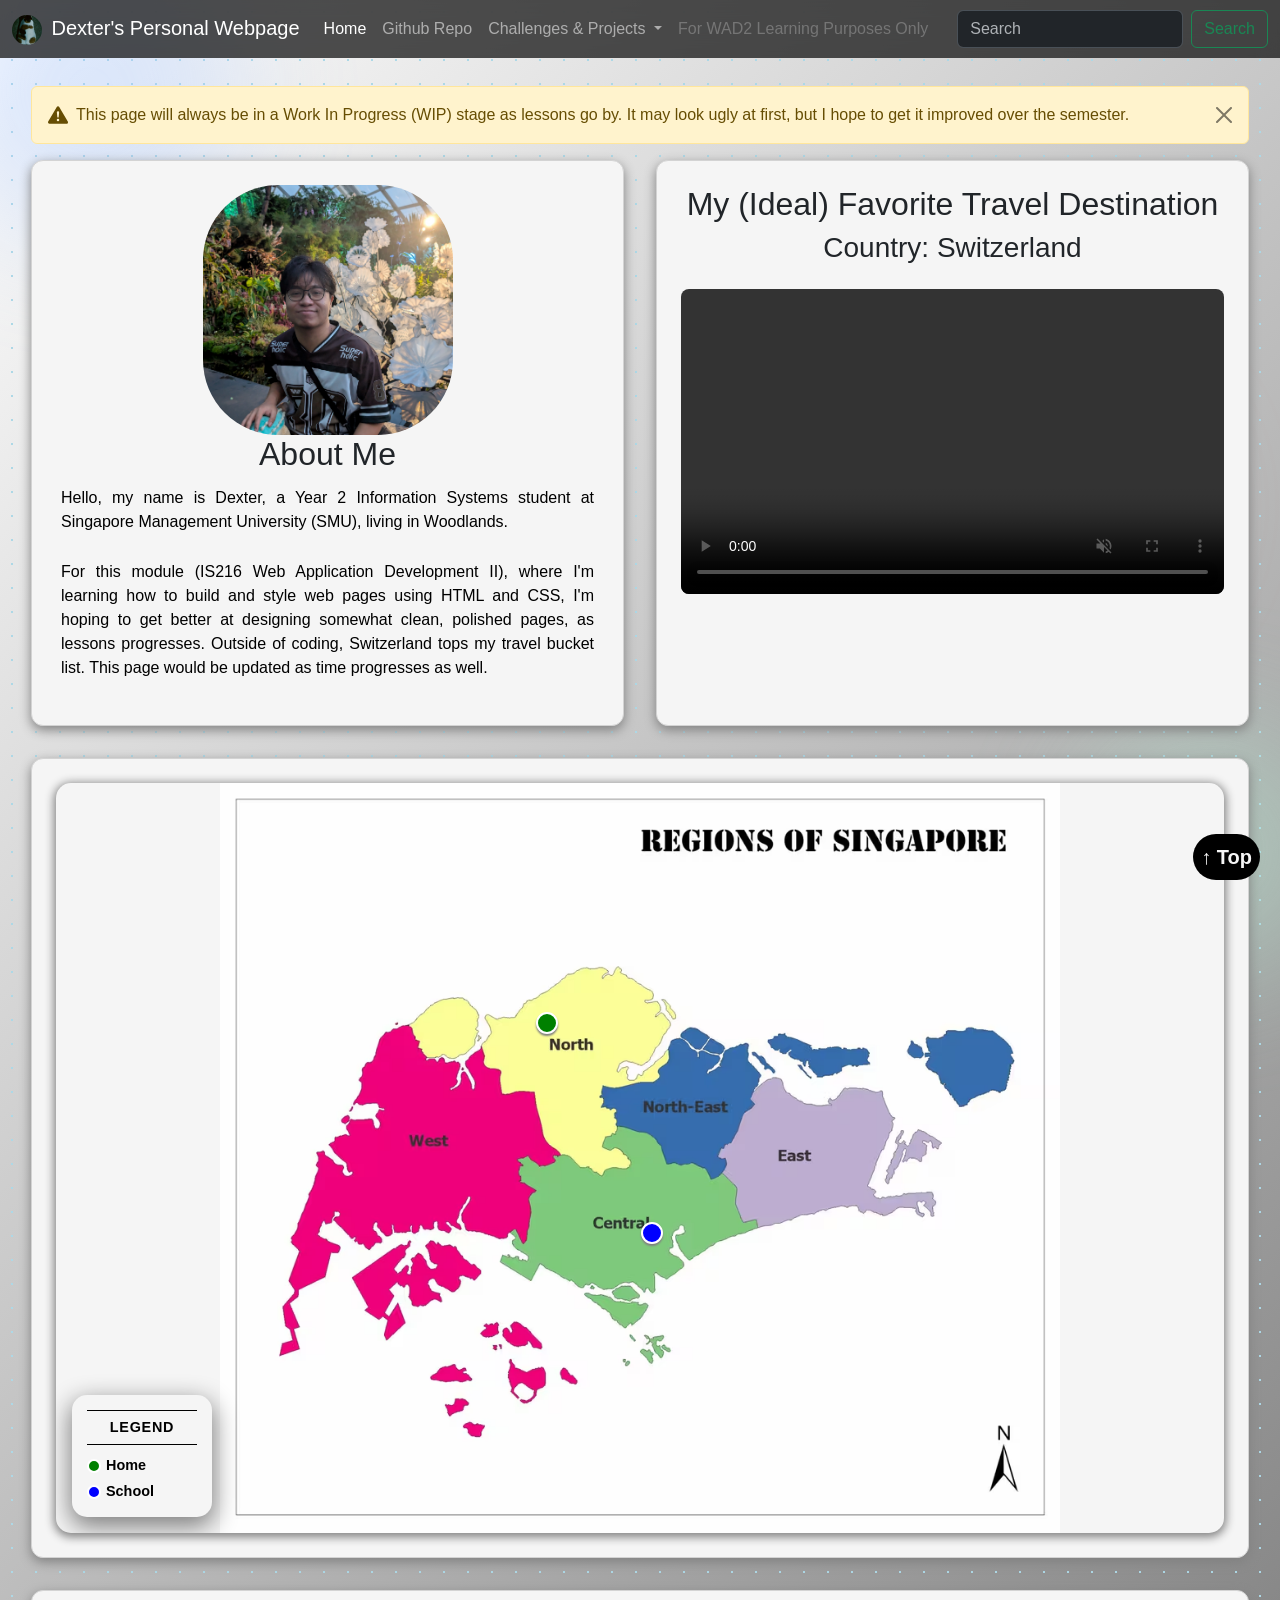
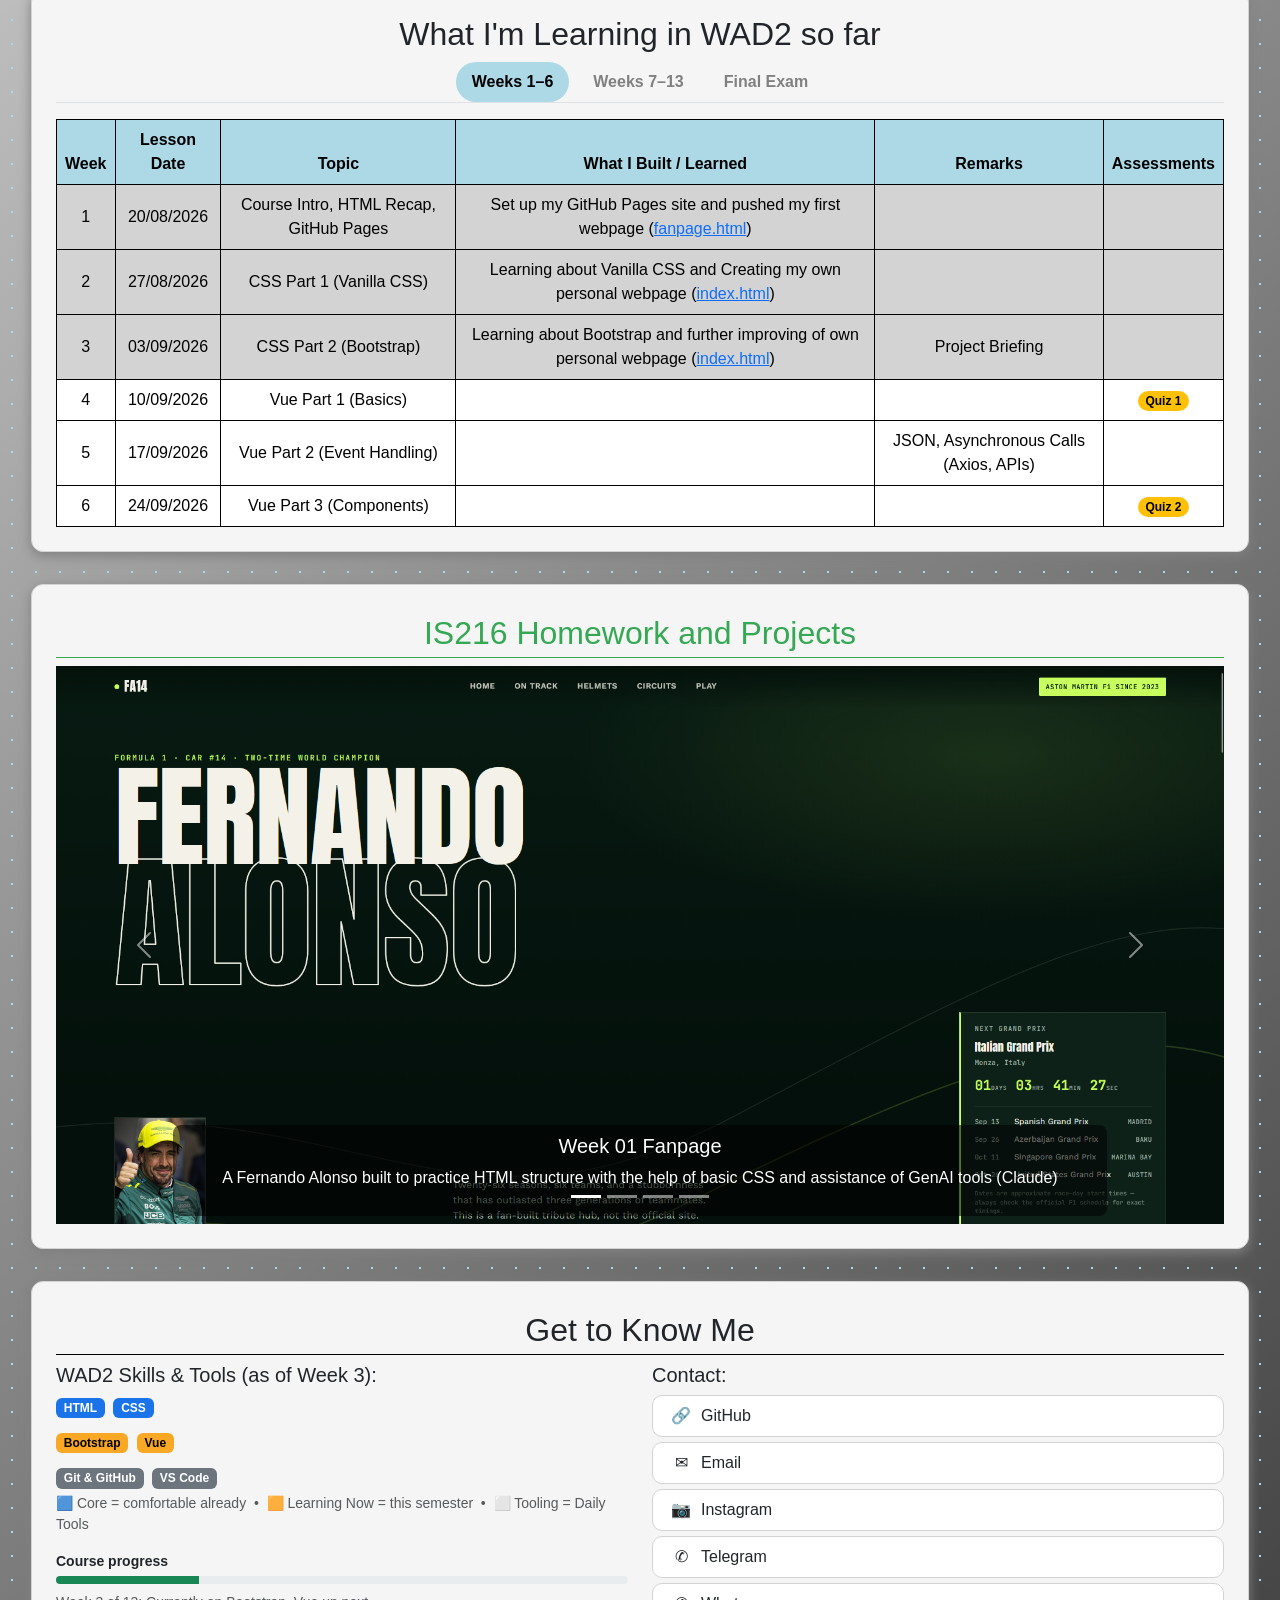
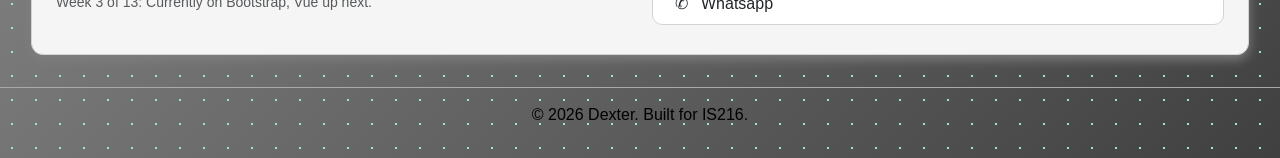
==== commit b669562b: "[Update] UI Improvements - Improved Webpage Background - Changed Contact Section - Modified Schedule" ====
--- a/index.html
+++ b/index.html
@@ -14,23 +14,19 @@
     <link rel="stylesheet" href="styles.css" />
   </head>
   <body>
+    <div class="blob blob-1" aria-hidden="true"></div>
+    <div class="blob blob-2" aria-hidden="true"></div>
+    <div class="blob blob-3" aria-hidden="true"></div>
+
     <header>
-      <!-- <nav class="navbar">
-        <div class="logo">Dexter's Personal Website | Version 1</div>
-        <ul class="nav-links">
-          <li><a href="#about">About</a></li>
-          <li><a href="#location">Location</a></li>
-          <li><a href="#learning">Learning Log</a></li>
-          <li><a href="#skills">Skills</a></li>
-          <li><a href="#projects">Projects</a></li>
-          <li><a href="#contact">Contact</a></li>
-        </ul>
-      </nav> -->
-      <nav class="navbar navbar-expand-lg bg-body-tertiary">
+      <nav
+        class="navbar navbar-expand-lg fixed-top navbar-dark"
+        data-bs-theme="dark"
+      >
         <div class="container-fluid">
           <a class="navbar-brand" href="#"
             ><img
-              src="Images/cat.jpg" 
+              src="Images/cat.jpg"
               class="navbar-brand-img"
               alt="Site Logo"
             />
@@ -57,7 +53,7 @@
                   href="https://github.com/dxterch/dxterch.github.io"
                   class="nav-link"
                   href="#"
-                  >Personal Github Repository</a
+                  >Github Repo</a
                 >
               </li>
               <li class="nav-item dropdown">
@@ -68,7 +64,7 @@
                   data-bs-toggle="dropdown"
                   aria-expanded="true"
                 >
-                  WAD2 Challenges & Projects
+                  Challenges & Projects
                 </a>
 
                 <ul class="dropdown-menu">
@@ -204,7 +200,18 @@
               <span class="tooltip">Singapore Management University (SMU)</span>
             </button>
 
-            <aside class="legend">
+            <button
+              id="legendToggleBtn"
+              class="btn btn-sm btn-primary legend-toggle d-md-none "
+              aria-expanded="false"
+            >
+              Legend
+            </button>
+            <aside class="legend" id="mapLegend">
+              <button
+                id="legendCloseBtn"
+                class="btn-close legend-close d-md-none"
+              ></button>
               <h3>Legend</h3>
               <ul>
                 <li><span class="dot home"></span> Home</li>
@@ -216,184 +223,262 @@
       </div>
 
       <div class="row-full">
-        <section id="learning" class="card">
+        <section id="learning" class="card wad-schedule">
           <h2>What I'm Learning in WAD2 so far</h2>
-          <div class="table-responsive">
-            <table
-              id="learning-table"
-              class="table table-bordered align-middle learning-table"
-            >
-              <thead>
-                <tr>
-                  <th>Week</th>
-                  <th>Lesson Date</th>
-                  <th>Topic</th>
-                  <th>What I Built / Learned</th>
-                  <th>Remarks</th>
-                  <th>Assessments</th>
-                </tr>
-              </thead>
-              <tbody>
-                <tr class="completed-dates">
-                  <td>1</td>
-                  <td>20/08/2026</td>
-                  <td>Course Intro, HTML Recap, GitHub Pages</td>
-                  <td>
-                    Set up my GitHub Pages site and pushed my first webpage (<a
-                      href="fanpage.html"
-                      >fanpage.html</a
-                    >)
-                  </td>
-                  <td></td>
-                  <td></td>
-                </tr>
-                <tr class="completed-dates">
-                  <td>2</td>
-                  <td>27/08/2026</td>
-                  <td>CSS Part 1 (Vanilla CSS)</td>
-                  <td>
-                    Learning about Vanilla CSS and Creating my own personal
-                    webpage (<a href="index.html">index.html</a>)
-                  </td>
-                  <td></td>
-                  <td></td>
-                </tr>
-                <tr class="completed-dates">
-                  <td>3</td>
-                  <td>03/09/2026</td>
-                  <td>CSS Part 2 (Bootstrap)</td>
-                  <td>
-                    Learning about Bootstrap and further improving of own
-                    personal webpage (<a href="index.html">index.html</a>)
-                  </td>
-                  <td>Project Briefing</td>
-                  <td></td>
-                </tr>
-                <tr>
-                  <td>4</td>
-                  <td>10/09/2026</td>
-                  <td>Vue Part 1 (Basics)</td>
-                  <td></td>
-                  <td></td>
-                  <td>
-                    <span class="badge rounded-pill text-bg-warning"
-                      >Quiz 1</span
-                    >
-                  </td>
-                </tr>
-                <tr>
-                  <td>5</td>
-                  <td>17/09/2026</td>
-                  <td>Vue Part 2 (Event Handling)</td>
-                  <td></td>
-                  <td>JSON, Asynchronous Calls (Axios, APIs)</td>
-                  <td></td>
-                </tr>
-                <tr>
-                  <td>6</td>
-                  <td>24/09/2026</td>
-                  <td>Vue Part 3 (Components)</td>
-                  <td></td>
-                  <td></td>
-                  <td>
-                    <span class="badge rounded-pill text-bg-warning"
-                      >Quiz 2</span
-                    >
-                  </td>
-                </tr>
-                <tr class="important-dates">
-                  <td>7</td>
-                  <td>01/10/2026</td>
-                  <td>Trial Lab Test</td>
-                  <td></td>
-                  <td>
-                    <span class="badge bg-danger"
-                      >Project Proposal Completion by 02/10/2026 @ 2359hrs</span
-                    >
-                  </td>
-                  <td>
-                    <span class="badge bg-danger">Lab Test: 02/10/2026</span>
-                  </td>
-                </tr>
-                <tr class="chill-dates">
-                  <td>8</td>
-                  <td colspan="6">
-                    <span class="badge bg-success">Recess Week</span>
-                  </td>
-                </tr>
-                <tr class="important-dates">
-                  <td>9</td>
-                  <td>15/10/2026</td>
-                  <td>Project - Progress Evaluation</td>
-                  <td></td>
-                  <td></td>
-                  <td>
-                    <span class="badge rounded-pill text-bg-danger"
-                      >7-min Presentation + ~5-min Q&A</span
-                    >
-                  </td>
-                </tr>
-                <tr>
-                  <td>10</td>
-                  <td>22/10/2026</td>
-                  <td>Testing</td>
-                  <td></td>
-                  <td></td>
-                  <td></td>
-                </tr>
-                <tr>
-                  <td>11</td>
-                  <td>29/10/2026</td>
-                  <td>Vue Part 4 (Routing, State Management)</td>
-                  <td></td>
-                  <td></td>
-                  <td>
-                    <span class="badge rounded-pill text-bg-warning"
-                      >Quiz 3</span
-                    >
-                  </td>
-                </tr>
-                <tr class="important-dates">
-                  <td>12</td>
-                  <td>05/10/2026</td>
-                  <td>No Lecture, Project Work and Consultation In-Class</td>
-                  <td></td>
-                  <td>
-                    <span class="badge bg-danger"
-                      >Project by 06/11/2026 @ 0900hrs</span
-                    >
-                  </td>
-                  <td>
-                    <span class="badge rounded-pill text-bg-warning"
-                      >Quiz 4</span
-                    >
-                  </td>
-                </tr>
-                <tr class="important-dates">
-                  <td>13</td>
-                  <td>12/11/2026</td>
-                  <td>
-                    <span class="badge bg-danger"
-                      >Project Presentation In-Class</span
-                    >
-                  </td>
-                  <td></td>
-                  <td></td>
-                  <td>
-                    <span class="badge rounded-pill text-bg-danger"
-                      >Final Presentation</span
-                    >
-                  </td>
-                </tr>
-                <tr class="important-dates">
-                  <td>16</td>
-                  <td>04/12/2026</td>
-                  <td colspan="4">
-                    <span class="badge bg-danger">Final Exam @ 0830hrs</span>
-                  </td>
-                </tr>
-              </tbody>
-            </table>
+
+          <ul class="nav nav-tabs justify-content-center mb-3">
+            <li class="nav-item">
+              <button
+                class="nav-link active"
+                data-bs-toggle="tab"
+                data-bs-target="#weeks1-6"
+                type="button"
+              >
+                Weeks 1–6
+              </button>
+            </li>
+            <li class="nav-item">
+              <button
+                class="nav-link"
+                data-bs-toggle="tab"
+                data-bs-target="#weeks7-13"
+                type="button"
+              >
+                Weeks 7–13
+              </button>
+            </li>
+            <li class="nav-item">
+              <button
+                class="nav-link"
+                data-bs-toggle="tab"
+                data-bs-target="#finalExam"
+                type="button"
+              >
+                Final Exam
+              </button>
+            </li>
+          </ul>
+
+          <div class="tab-content">
+            <div class="tab-pane fade show active" id="weeks1-6">
+              <div class="table-responsive">
+                <table class="table table-bordered align-middle learning-table">
+                  <thead>
+                    <tr>
+                      <th>Week</th>
+                      <th>Lesson Date</th>
+                      <th>Topic</th>
+                      <th>What I Built / Learned</th>
+                      <th>Remarks</th>
+                      <th>Assessments</th>
+                    </tr>
+                  </thead>
+                  <tbody>
+                    <tr class="completed-dates">
+                      <td>1</td>
+                      <td>20/08/2026</td>
+                      <td>Course Intro, HTML Recap, GitHub Pages</td>
+                      <td>
+                        Set up my GitHub Pages site and pushed my first webpage
+                        (<a href="fanpage.html">fanpage.html</a>)
+                      </td>
+                      <td></td>
+                      <td></td>
+                    </tr>
+                    <tr class="completed-dates">
+                      <td>2</td>
+                      <td>27/08/2026</td>
+                      <td>CSS Part 1 (Vanilla CSS)</td>
+                      <td>
+                        Learning about Vanilla CSS and Creating my own personal
+                        webpage (<a href="index.html">index.html</a>)
+                      </td>
+                      <td></td>
+                      <td></td>
+                    </tr>
+                    <tr class="completed-dates">
+                      <td>3</td>
+                      <td>03/09/2026</td>
+                      <td>CSS Part 2 (Bootstrap)</td>
+                      <td>
+                        Learning about Bootstrap and further improving of own
+                        personal webpage (<a href="index.html">index.html</a>)
+                      </td>
+                      <td>Project Briefing</td>
+                      <td></td>
+                    </tr>
+                    <tr>
+                      <td>4</td>
+                      <td>10/09/2026</td>
+                      <td>Vue Part 1 (Basics)</td>
+                      <td></td>
+                      <td></td>
+                      <td>
+                        <span class="badge rounded-pill text-bg-warning"
+                          >Quiz 1</span
+                        >
+                      </td>
+                    </tr>
+                    <tr>
+                      <td>5</td>
+                      <td>17/09/2026</td>
+                      <td>Vue Part 2 (Event Handling)</td>
+                      <td></td>
+                      <td>JSON, Asynchronous Calls (Axios, APIs)</td>
+                      <td></td>
+                    </tr>
+                    <tr>
+                      <td>6</td>
+                      <td>24/09/2026</td>
+                      <td>Vue Part 3 (Components)</td>
+                      <td></td>
+                      <td></td>
+                      <td>
+                        <span class="badge rounded-pill text-bg-warning"
+                          >Quiz 2</span
+                        >
+                      </td>
+                    </tr>
+                  </tbody>
+                </table>
+              </div>
+            </div>
+
+            <div class="tab-pane fade" id="weeks7-13">
+              <div class="table-responsive">
+                <table class="table table-bordered align-middle learning-table">
+                  <thead>
+                    <tr>
+                      <th>Week</th>
+                      <th>Lesson Date</th>
+                      <th>Topic</th>
+                      <th>What I Built / Learned</th>
+                      <th>Remarks</th>
+                      <th>Assessments</th>
+                    </tr>
+                  </thead>
+                  <tbody>
+                    <tr class="important-dates">
+                      <td>7</td>
+                      <td>01/10/2026</td>
+                      <td>Trial Lab Test</td>
+                      <td></td>
+                      <td>
+                        <span class="badge bg-danger"
+                          >Project Proposal Completion by 02/10/2026 @
+                          2359hrs</span
+                        >
+                      </td>
+                      <td>
+                        <span class="badge bg-danger"
+                          >Lab Test: 02/10/2026</span
+                        >
+                      </td>
+                    </tr>
+                    <tr class="chill-dates">
+                      <td>8</td>
+                      <td colspan="6">
+                        <span class="badge bg-success">Recess Week</span>
+                      </td>
+                    </tr>
+                    <tr class="important-dates">
+                      <td>9</td>
+                      <td>15/10/2026</td>
+                      <td>Project - Progress Evaluation</td>
+                      <td></td>
+                      <td></td>
+                      <td>
+                        <span class="badge rounded-pill text-bg-danger"
+                          >7-min Presentation + ~5-min Q&A</span
+                        >
+                      </td>
+                    </tr>
+                    <tr>
+                      <td>10</td>
+                      <td>22/10/2026</td>
+                      <td>Testing</td>
+                      <td></td>
+                      <td></td>
+                      <td></td>
+                    </tr>
+                    <tr>
+                      <td>11</td>
+                      <td>29/10/2026</td>
+                      <td>Vue Part 4 (Routing, State Management)</td>
+                      <td></td>
+                      <td></td>
+                      <td>
+                        <span class="badge rounded-pill text-bg-warning"
+                          >Quiz 3</span
+                        >
+                      </td>
+                    </tr>
+                    <tr class="important-dates">
+                      <td>12</td>
+                      <td>05/10/2026</td>
+                      <td>
+                        No Lecture, Project Work and Consultation In-Class
+                      </td>
+                      <td></td>
+                      <td>
+                        <span class="badge bg-danger"
+                          >Project by 06/11/2026 @ 0900hrs</span
+                        >
+                      </td>
+                      <td>
+                        <span class="badge rounded-pill text-bg-warning"
+                          >Quiz 4</span
+                        >
+                      </td>
+                    </tr>
+                    <tr class="important-dates">
+                      <td>13</td>
+                      <td>12/11/2026</td>
+                      <td>
+                        <span class="badge bg-danger"
+                          >Project Presentation In-Class</span
+                        >
+                      </td>
+                      <td></td>
+                      <td></td>
+                      <td>
+                        <span class="badge rounded-pill text-bg-danger"
+                          >Final Presentation</span
+                        >
+                      </td>
+                    </tr>
+                  </tbody>
+                </table>
+              </div>
+            </div>
+
+            <div class="tab-pane fade" id="finalExam">
+              <div class="table-responsive">
+                <table class="table table-bordered align-middle learning-table">
+                  <thead>
+                    <tr>
+                      <th>Week</th>
+                      <th>Lesson Date</th>
+                      <th>Topic</th>
+                      <th>What I Built / Learned</th>
+                      <th>Remarks</th>
+                      <th>Assessments</th>
+                    </tr>
+                  </thead>
+                  <tbody>
+                    <tr class="important-dates">
+                      <td>16</td>
+                      <td>04/12/2026</td>
+                      <td colspan="4">
+                        <span class="badge bg-danger"
+                          >Final Exam @ 0830hrs</span
+                        >
+                      </td>
+                    </tr>
+                  </tbody>
+                </table>
+              </div>
+            </div>
           </div>
         </section>
       </div>
@@ -401,7 +486,11 @@
       <div class="row-full">
         <section id="projects" class="card projects">
           <h2>IS216 Homework and Projects</h2>
-          <div id="projectsCarousel" class="carousel slide carousel-fade" data-bs-ride="carousel">
+          <div
+            id="projectsCarousel"
+            class="carousel slide carousel-fade"
+            data-bs-ride="carousel"
+          >
             <div class="carousel-indicators">
               <button
                 type="button"
@@ -458,7 +547,8 @@
                 >
                   <h5>Week 02 Challenge #01</h5>
                   <p>
-                    Practicing CSS fundamentals with box model, layout and basic styling
+                    Practicing CSS fundamentals with box model, layout and basic
+                    styling
                   </p>
                 </div>
               </div>
@@ -472,9 +562,7 @@
                   class="carousel-caption d-none d-md-block project-captions"
                 >
                   <h5>Week 02 Challenge #02</h5>
-                  <p>
-                    Exploring Flexbox for responsive layouts
-                  </p>
+                  <p>Exploring Flexbox for responsive layouts</p>
                 </div>
               </div>
               <div class="carousel-item">
@@ -487,9 +575,7 @@
                   class="carousel-caption d-none d-md-block project-captions"
                 >
                   <h5>Week 02 Challenge #03</h5>
-                  <p>
-                    Combining layout and colors into one page
-                  </p>
+                  <p>Combining layout and colors into one page</p>
                 </div>
               </div>
             </div>
@@ -522,37 +608,73 @@
         </section>
       </div>
 
-      <div class="row-triple">
-        <section id="skills" class="card skills">
-          <h2>Skills &amp; Tools used for WAD2</h2>
-          <ul class="pill-list">
-            <li>🌐 HTML</li>
-            <li>🎨 CSS</li>
-            <li>🔧 Git &amp; GitHub</li>
-            <li>🔧 Visual Studio Code</li>
-          </ul>
-        </section>
-
-        <section id="contact" class="card contact">
-          <h2>Contact</h2>
-          <ul class="pill-list">
-            <li>
-              <a
-                href="https://www.instagram.com/dxterchua/?hl=en"
-                target="_blank"
-                >📷 Instagram</a
-              >
-            </li>
-            <li>
-              <a href="https://github.com/dxterch" target="_blank">🔗 GitHub</a>
-            </li>
-            <li>
-              <a href="mailto:dexter.chua.2025@computing.smu.edu.sg">✉ Email</a>
-            </li>
-            <li>
-              <a href="https://t.me/dxterchua">✆ Telegram</a>
-            </li>
-          </ul>
+      <div class="row-full">
+        <section class="card get-to-know-me">
+          <h2>Get to Know Me</h2>
+          <div class="row g-4 text-start">
+            <div class="col-md-6" id="skills">
+              <h3 class="h5">WAD2 Skills &amp; Tools (as of Week 3):</h3>
+              <div class="mb-2">
+                <span class="badge skill-core me-1 mb-1">HTML</span>
+                <span class="badge skill-core me-1 mb-1">CSS</span>
+              </div>
+              <div class="mb-2">
+                <span class="badge skill-learning me-1 mb-1">Bootstrap</span>
+                <span class="badge skill-learning me-1 mb-1">Vue</span>
+              </div>
+              <div>
+                <span class="badge skill-tooling me-1 mb-1"
+                  >Git &amp; GitHub</span
+                >
+                <span class="badge skill-tooling me-1 mb-1">VS Code</span>
+              </div>
+
+              <p class="text-muted small mb-3">
+                🟦 Core = comfortable already &nbsp;•&nbsp; 🟧 Learning Now =
+                this semester &nbsp;•&nbsp; ⬜ Tooling = Daily Tools
+              </p>
+              <div class="mb-1 small fw-bold">Course progress</div>
+              <div class="progress mb-2" style="height: 8px">
+                <div class="progress-bar bg-success" style="width: 25%"></div>
+              </div>
+              <p class="text-muted small">
+                Week 3 of 13: Currently on Bootstrap, Vue up next.
+              </p>
+            </div>
+
+            <div class="col-md-6" id="contact">
+              <h3 class="h5">Contact:</h3>
+              <div class="list-group">
+                <a
+                  href="https://github.com/dxterch"
+                  target="_blank"
+                  class="list-group-item list-group-item-action d-flex align-items-center"
+                  ><span class="contact-icon">🔗</span> GitHub
+                </a>
+                <a
+                  href="mailto:dexter.chua.2025@computing.smu.edu.sg"
+                  class="list-group-item list-group-item-action d-flex align-items-center"
+                  ><span class="contact-icon">✉</span> Email
+                </a>
+                <a
+                  href="https://www.instagram.com/dxterchua/?hl=en"
+                  target="_blank"
+                  class="list-group-item list-group-item-action d-flex align-items-center"
+                  ><span class="contact-icon">📷</span> Instagram
+                </a>
+                <a
+                  href="https://t.me/dxterchua"
+                  class="list-group-item list-group-item-action d-flex align-items-center"
+                  ><span class="contact-icon">✆</span> Telegram
+                </a>
+                <a
+                  href="https://wa.me/6589266261"
+                  class="list-group-item list-group-item-action d-flex align-items-center"
+                  ><span class="contact-icon">✆</span> Whatsapp
+                </a>
+              </div>
+            </div>
+          </div>
         </section>
       </div>
     </main>
@@ -568,5 +690,24 @@
       integrity="sha384-FKyoEForCGlyvwx9Hj09JcYn3nv7wiPVlz7YYwJrWVcXK/BmnVDxM+D2scQbITxI"
       crossorigin="anonymous"
     ></script>
+
+    <script>
+      // Custom animated show/hide for the map legend (mobile only).
+      // Not using Bootstrap's collapse here since .legend is absolutely
+      // positioned, which doesn't play well with collapse's height animation.
+      const legendToggleBtn = document.getElementById("legendToggleBtn");
+      const legendCloseBtn = document.getElementById("legendCloseBtn");
+      const mapLegend = document.getElementById("mapLegend");
+
+      legendToggleBtn.addEventListener("click", () => {
+        mapLegend.classList.add("show");
+        legendToggleBtn.setAttribute("aria-expanded", "true");
+      });
+
+      legendCloseBtn.addEventListener("click", () => {
+        mapLegend.classList.remove("show");
+        legendToggleBtn.setAttribute("aria-expanded", "false");
+      });
+    </script>
   </body>
 </html>
--- a/styles.css
+++ b/styles.css
@@ -1,6 +1,10 @@
 body {
     font-family: Arial, Helvetica, sans-serif;
-    background-color: whitesmoke;
+    background:
+        radial-gradient(circle, lightblue 1px, transparent 1px),
+        linear-gradient(-45deg, black, white, black, white);
+    background-size: 24px 24px, 400% 400%;
+    animation: gradientShift 80s ease-in-out infinite;
     margin: 0;
     padding-top: 70px;
 }
@@ -14,6 +18,44 @@
 section[id] {
     scroll-margin-top: 70px;
 }
+
+.blob {
+    position: fixed;
+    border-radius: 50%;
+    filter: blur(60px);
+    opacity: 0.35;
+    pointer-events: none;
+    animation: blobFloat 1s ease infinite;
+}
+
+.blob-1 {
+    width: 300px;
+    height: 300px;
+    background: #a7c7ff;
+    top: -60px;
+    left: -60px;
+}
+
+.blob-2 {
+    width: 260px;
+    height: 260px;
+    background: #b8f2d8;
+    bottom: -80px;
+    right: -60px;
+    animation-duration: 30s;
+    animation-delay: -8s;
+}
+
+.blob-3 {
+    width: 200px;
+    height: 200px;
+    background: #ffd6d6;
+    top: 45%;
+    right: 8%;
+    animation-duration: 22s;
+    animation-delay: -14s;
+}
+
 
 .intro-row,
 .row-full,
@@ -34,18 +76,9 @@
 }
 
 .navbar {
-    position: fixed;
-    top: 0;
-    left: 0;
-    width: 100%;
-    z-index: 1000;
-    display: flex;
-    justify-content: space-between;
-    align-items: center;
-    padding: 1rem 5%;
-    background-color: black;
-    box-shadow: 0 2px 5px rgba(0, 0, 0, 0.05);
-    box-sizing: border-box;
+    background-color: rgba(20, 20, 20, 0.75) !important;
+    backdrop-filter: blur(10px);
+    -webkit-backdrop-filter: blur(10px);
 }
 
 .bi {
@@ -119,11 +152,11 @@
 
 /* Apply the animation to the specific class */
 .warning-card {
-  /* softPulse = animation name */
-  /* 2s = duration */
-  /* ease-in-out = timing function */
-  /* infinite = loop forever */
-  animation: softPulse 2s ease-in-out infinite;
+    /* softPulse = animation name */
+    /* 2s = duration */
+    /* ease-in-out = timing function */
+    /* infinite = loop forever */
+    animation: softPulse 2s ease-in-out infinite;
 }
 
 .card {
@@ -248,22 +281,55 @@
     visibility: visible;
 }
 
+.legend-toggle {
+    position: absolute;
+    bottom: 16px;
+    left: 16px;
+    z-index: 11;
+}
+
+.legend-toggle[aria-expanded="true"] {
+    display: none;
+}
+
 .legend {
     position: absolute;
     bottom: 16px;
     left: 16px;
     z-index: 10;
-    background-color: lightblue;
+    min-width: 140px;
+    background-color: whitesmoke;
     color: black;
     border-color: grey;
-    border-radius: 10%;
-    box-shadow: 0px 2px 10px 2px grey;
+    border-radius: 15px;
+    box-shadow: 0px 8px 24px 2px grey;
     padding: 15px 15px;
 }
 
-.legend h3, .legend ul { 
+.legend.show {
+    opacity: 1;
+    transform: translateY(0) scale(1);
+    pointer-events: auto;
+}
+
+.legend h3 {
+    font-size: 0.9rem;
+    font-weight: bolder;
+    text-transform: uppercase;
+    letter-spacing: 0.05em;
+    color: black;
+    margin: 0 0 10px;
+    padding: 8px 8px;
+    border-top: 1px solid black;
+    border-bottom: 1px solid black;
+}
+
+.legend ul {
     font-size: 0.9rem;
     font-weight: bold;
+    list-style: none;
+    margin: 0;
+    padding: 0;
 }
 
 .legend li {
@@ -274,8 +340,8 @@
 }
 
 .dot {
-    width: 22px;
-    height: 22px;
+    width: 14px;
+    height: 14px;
     border-radius: 50%;
     display: inline-block;
 }
@@ -306,6 +372,19 @@
 
 .learning-table th {
     --bs-table-bg: lightblue;
+}
+
+#learning .nav-tabs .nav-link {
+    border: none;
+    border-radius: 20px;
+    color: gray;
+    font-weight: bold;
+    margin: 0 4px;
+}
+
+#learning .nav-tabs .nav-link.active {
+    background-color: lightblue;
+    color: black;
 }
 
 .learning-table tr.completed-dates {
@@ -361,8 +440,48 @@
     color: #1a73e8;
 }
 
+.get-to-know-me h2 {
+    text-align: center;
+    border-bottom: 1px solid black;
+    padding: 5px;
+}
+
+.skill-core {
+    background-color: #1a73e8;
+}
+
+.skill-learning {
+    background-color: #f9a825;
+    color: black;
+}
+
+.skill-tooling {
+    background-color: #6c757d;
+}
+
+#contact .list-group-item {
+    border-radius: 10px !important;
+    margin-bottom: 5px;
+    border: 1px solid lightgray;
+}
+
+.contact-icon {
+    display: inline-block;
+    width: 1.5rem;
+    text-align: center;
+    margin-right: 0.5rem;
+    flex-shrink: 0;
+}
+
+#contact .list-group-item-action:hover {
+    background-color: lightblue;
+    color: black;
+}
+
 .projects h2 {
     color: #34a853;
+    border-bottom: 1px solid #34a853;
+    padding: 5px;
 }
 
 .project-captions {
@@ -377,6 +496,8 @@
 .contact h2 {
     color: #ea4335;
 }
+
+
 
 .back-to-top {
     position: fixed;
@@ -401,13 +522,31 @@
 
 .site-footer {
     border-top: 1px solid darkgray;
+    padding: 15px 15px;
     text-align: center;
     font-family: Arial, Helvetica, sans-serif;
-    color: darkgray;
-}
-
-#about.card, #travel-dest.card {
+    color: black;
+}
+
+#about.card,
+#travel-dest.card {
     flex: 2 1 400px;
+}
+
+@keyframes blobFloat {
+
+    0%,
+    100% {
+        transform: translate(0, 0) scale(1);
+    }
+
+    33% {
+        transform: translate(30px, -25px) scale(1.08);
+    }
+
+    66% {
+        transform: translate(-25px, 25px) scale(0.94);
+    }
 }
 
 @keyframes gentleRock {
@@ -429,22 +568,60 @@
 }
 
 @keyframes softPulse {
-  0% {
-    box-shadow: 0 4px 12px gray; /* Matches default card style */
-    border-color: lightgray;
-  }
-  50% {
-    /* Slightly intense shadow and orange warning color */
-    box-shadow: 0 4px 20px red; 
-    border-color: red;
-  }
-  100% {
-    box-shadow: 0 4px 12px gray;
-    border-color: lightgray;
-  }
+    0% {
+        box-shadow: 0 4px 12px gray;
+        /* Matches default card style */
+        border-color: lightgray;
+    }
+
+    50% {
+        /* Slightly intense shadow and orange warning color */
+        box-shadow: 0 4px 20px red;
+        border-color: red;
+    }
+
+    100% {
+        box-shadow: 0 4px 12px gray;
+        border-color: lightgray;
+    }
+}
+
+@keyframes gradientShift {
+    0% {
+        background-position: 0% 50%;
+    }
+
+    50% {
+        background-position: 100% 50%;
+    }
+
+    100% {
+        background-position: 0% 50%;
+    }
 }
 
 @media (max-width: 600px) {
-    .legend { padding: 6px 10px; }
-    .legend h3, .legend ul { font-size: 0.75rem; }
+    .legend {
+        padding: 6px 10px;
+    }
+
+    .legend h3,
+    .legend ul {
+        font-size: 0.75rem;
+    }
+}
+
+@media (max-width: 767.98px) {
+    .legend {
+        opacity: 0;
+        transform: translateY(10px) scale(0.9);
+        pointer-events: none;
+        transition: opacity 0.25s ease, transform 0.25s ease;
+    }
+
+    .legend.show {
+        opacity: 1;
+        transform: translateY(0) scale(1);
+        pointer-events: auto;
+    }
 }
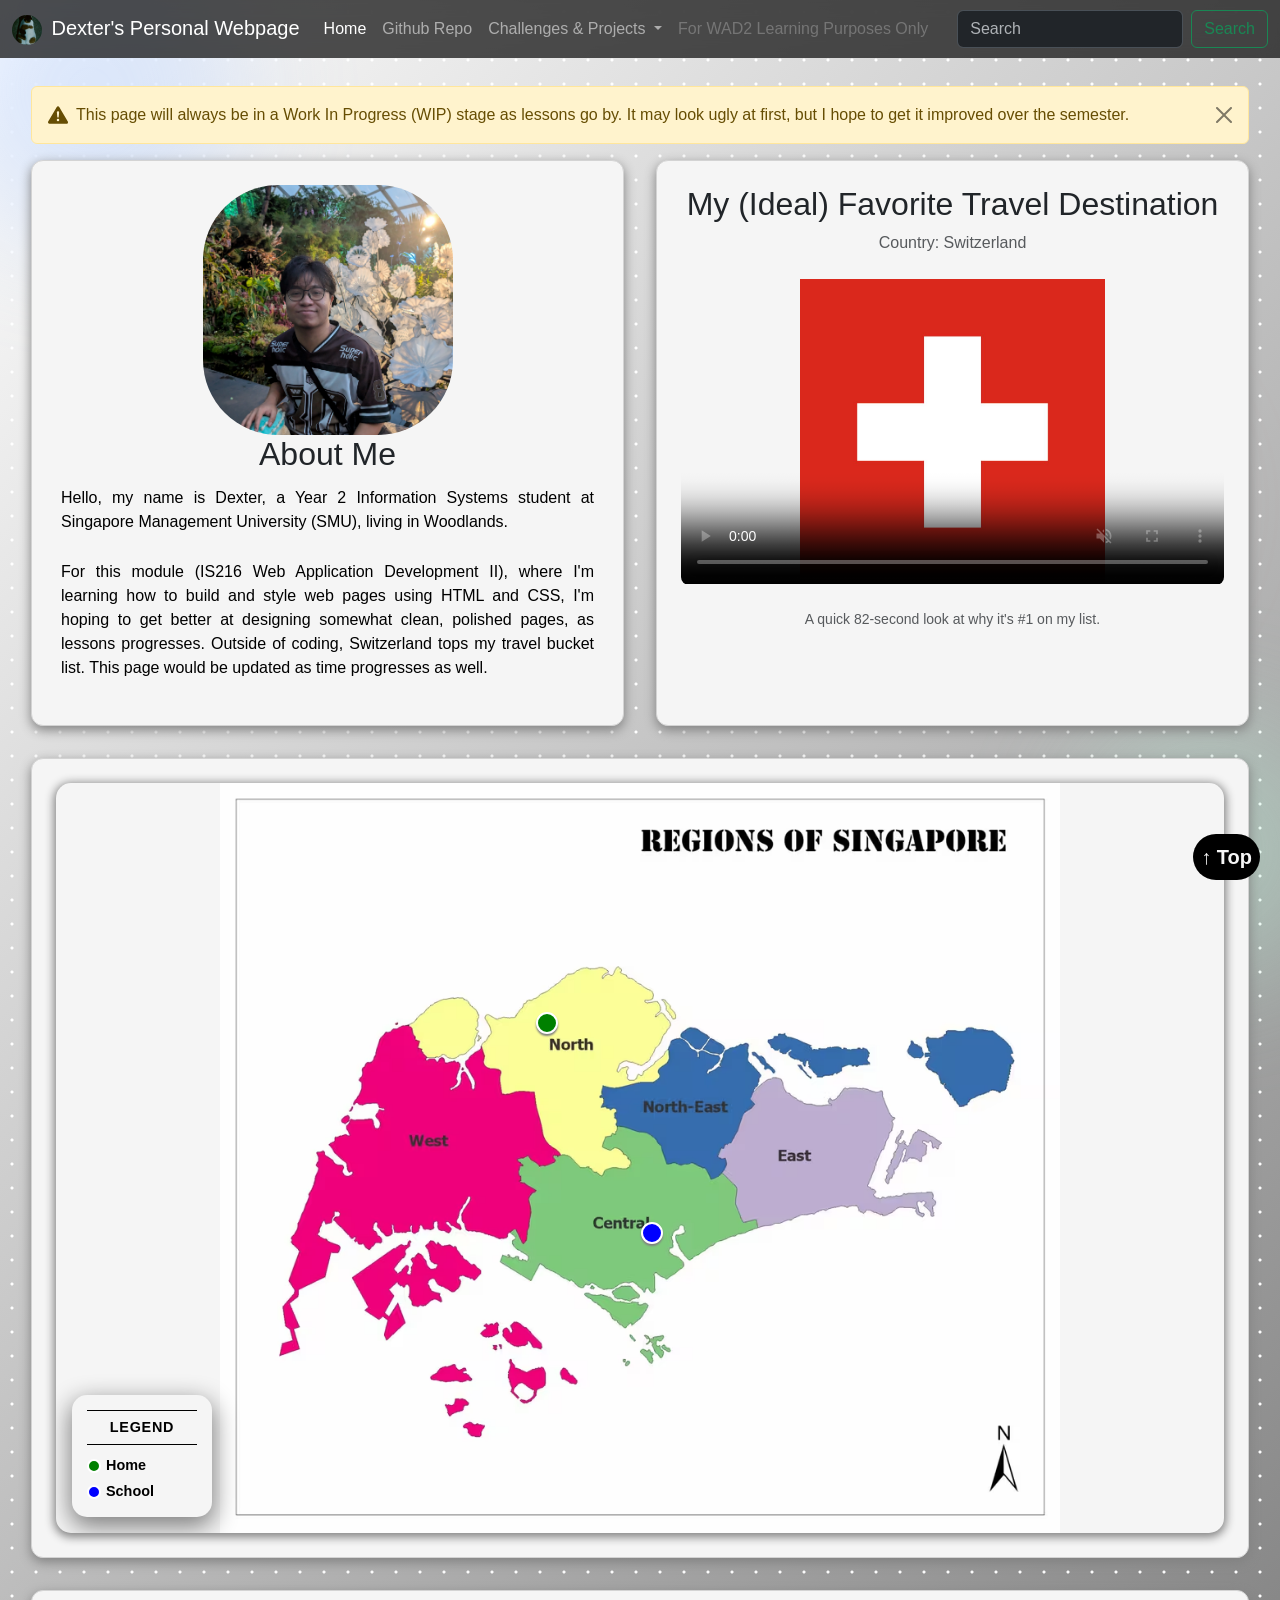
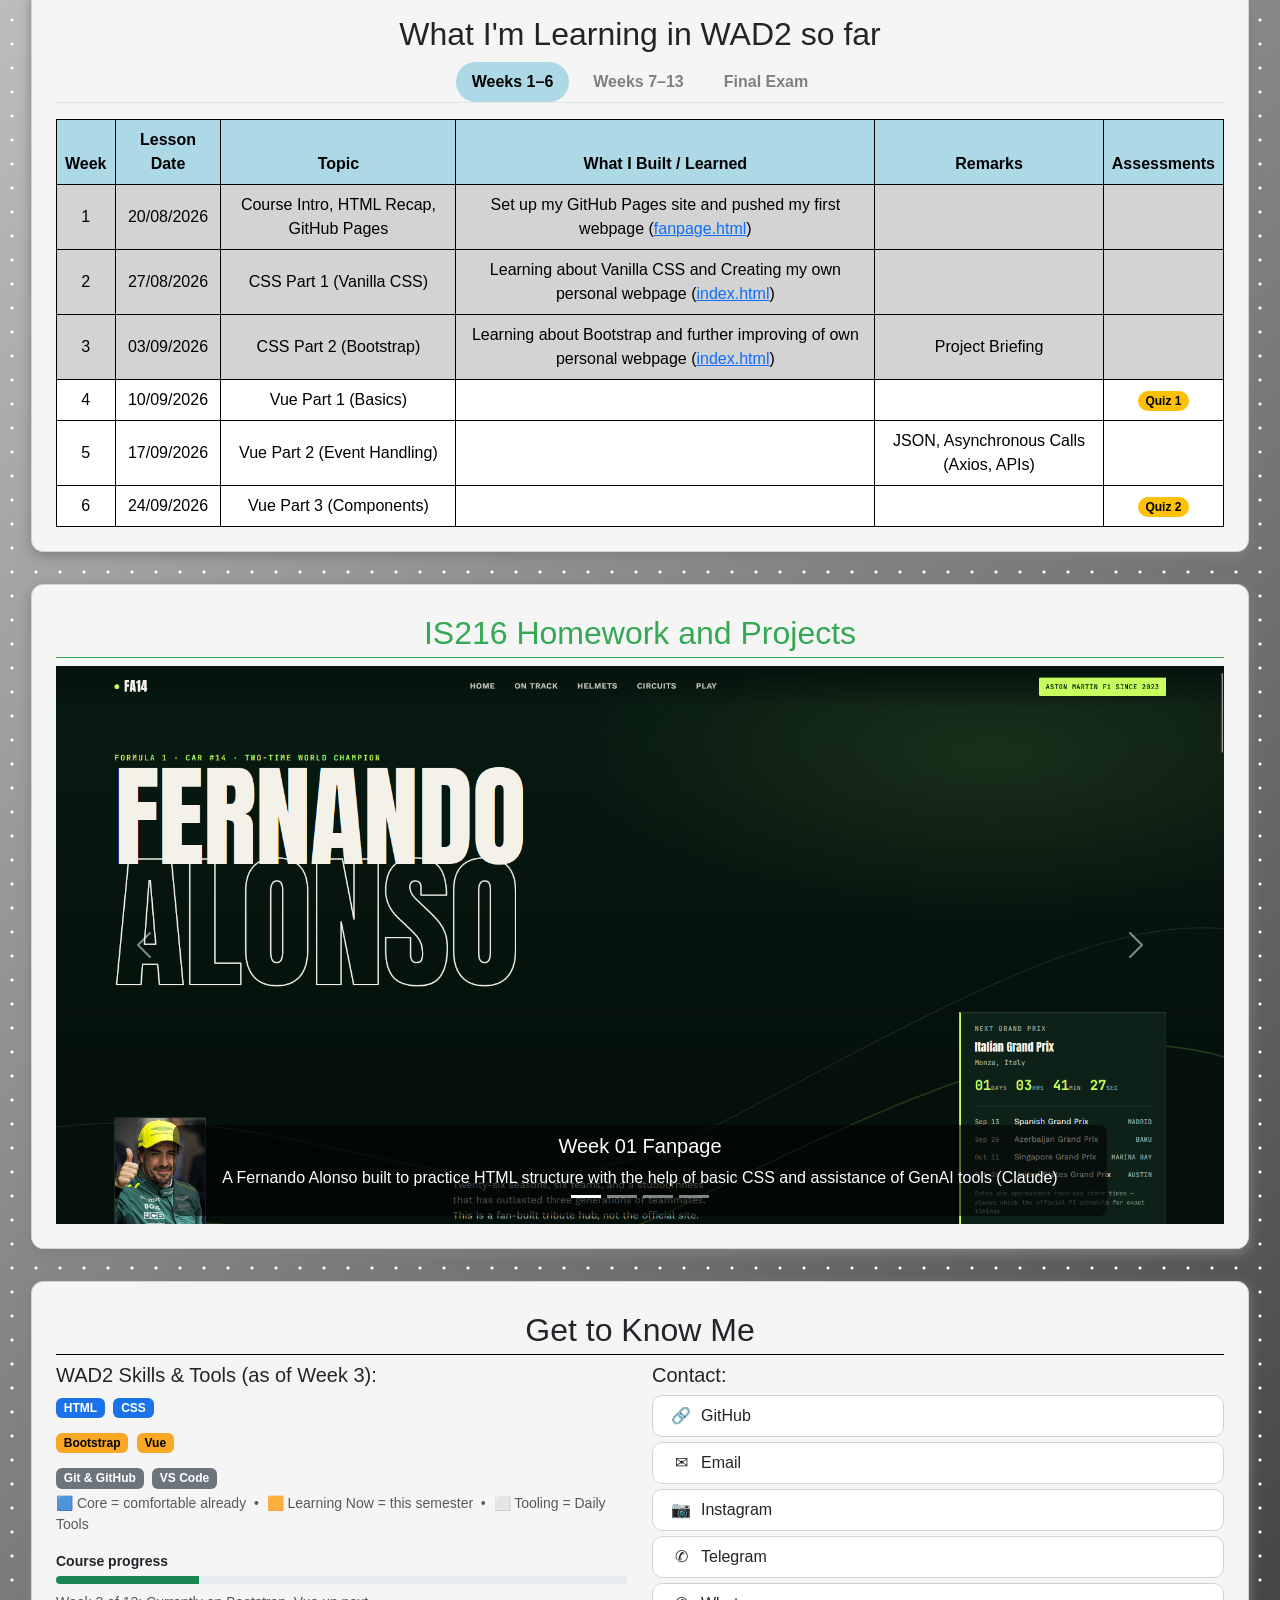
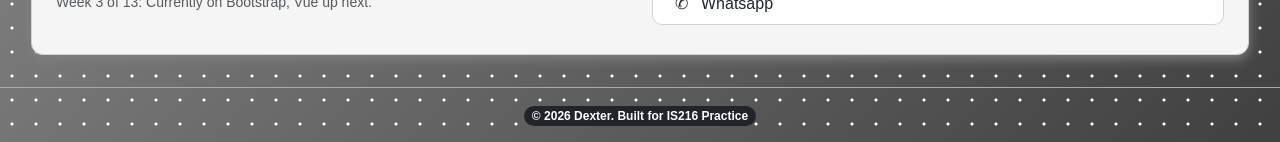
==== commit 9d8d5063: "[Update] Improve animations - Improved closing of alert box animation - Improved dropdown animations" ====
--- a/index.html
+++ b/index.html
@@ -72,21 +72,29 @@
                     <a
                       class="dropdown-item"
                       href="Lesson 02/Challenge1/home.html"
-                      >W02 Challenge #1</a
+                      >W02 Challenge #01</a
                     >
                   </li>
                   <li>
                     <a
                       class="dropdown-item"
                       href="Lesson 02/Challenge2/home.html"
-                      >W02 Challenge #2</a
+                      >W02 Challenge #02</a
                     >
                   </li>
                   <li>
                     <a
                       class="dropdown-item"
                       href="Lesson 02/Challenge3/home.html"
-                      >W02 Challenge #3</a
+                      >W02 Challenge #03</a
+                    >
+                  </li>
+                  <li><hr class="dropdown-divider" /></li>
+                  <li>
+                    <a
+                      class="dropdown-item"
+                      href="Lesson 03/Challenge1/justin.html"
+                      >W03 Challenge #01</a
                     >
                   </li>
                   <li><hr class="dropdown-divider" /></li>
@@ -128,27 +136,30 @@
         </symbol>
       </svg>
       <div
-        class="alert alert-warning alert-dismissible fade show d-flex align-items-center mt-3"
+        class="alert alert-warning alert-dismissible fade show d-flex mt-3 wip-alert"
         role="alert"
+        id="wipAlert"
       >
-        <svg class="bi flex-shrink-0 me-2" role="img" aria-label="Danger:">
-          <use xlink:href="#exclamation-triangle-fill" />
-        </svg>
-        <div>
-          This page will always be in a Work In Progress (WIP) stage as lessons
-          go by. It may look ugly at first, but I hope to get it improved over
-          the semester.
+        <div class="wip-alert-content d-flex align-items-center">
+          <svg class="bi flex-shrink-0 me-2" role="img" aria-label="Danger:">
+            <use xlink:href="#exclamation-triangle-fill" />
+          </svg>
+          <div>
+            This page will always be in a Work In Progress (WIP) stage as
+            lessons go by. It may look ugly at first, but I hope to get it
+            improved over the semester.
+          </div>
           <button
             type="button"
             class="btn-close"
-            data-bs-dismiss="alert"
+            id="wipAlertClose"
             aria-label="Close"
           ></button>
         </div>
       </div>
 
       <div class="intro-row mt-3">
-        <section id="about" class="card">
+        <section id="about" class="card about-me">
           <img
             class="personal-pic"
             src="Images/PersonalPicture.jpg"
@@ -169,13 +180,23 @@
         </section>
         <section id="travel-dest" class="card">
           <h2>My (Ideal) Favorite Travel Destination</h2>
-          <h3>Country: Switzerland</h3>
+          <p class="text-muted mb-2">Country: Switzerland</p>
           <div class="video-wrapper">
-            <video autoplay muted loop playsinline controls>
+            <video
+              autoplay
+              muted
+              loop
+              playsinline
+              controls
+              poster="Images/switzerland-flag.jpg"
+            >
               <source src="Video/Discover Switzerland.mp4" type="video/mp4" />
               Your browser does not support the video tag.
             </video>
           </div>
+          <p class="text-muted small mt-2">
+            A quick 82-second look at why it's #1 on my list.
+          </p>
         </section>
       </div>
 
@@ -202,7 +223,7 @@
 
             <button
               id="legendToggleBtn"
-              class="btn btn-sm btn-primary legend-toggle d-md-none "
+              class="btn btn-sm btn-primary legend-toggle d-md-none"
               aria-expanded="false"
             >
               Legend
@@ -682,7 +703,9 @@
     <a href="#top" class="back-to-top" aria-label="Back to top">↑ Top</a>
 
     <footer class="site-footer">
-      <p>&copy; 2026 Dexter. Built for IS216.</p>
+      <span class="badge rounded-pill text-bg-dark"
+        >&copy; 2026 Dexter. Built for IS216 Practice</span
+      >
     </footer>
 
     <script
@@ -708,6 +731,14 @@
         mapLegend.classList.remove("show");
         legendToggleBtn.setAttribute("aria-expanded", "false");
       });
+
+      document.getElementById("wipAlertClose").addEventListener("click", () => {
+        const alertEl = document.getElementById("wipAlert");
+        alertEl.classList.add("closing");
+        alertEl.addEventListener("transitioned", () => alertEl.remove(), {
+          once: true,
+        });
+      });
     </script>
   </body>
 </html>
--- a/styles.css
+++ b/styles.css
@@ -1,7 +1,7 @@
 body {
     font-family: Arial, Helvetica, sans-serif;
     background:
-        radial-gradient(circle, lightblue 1px, transparent 1px),
+        radial-gradient(circle, white 1px, transparent 2px),
         linear-gradient(-45deg, black, white, black, white);
     background-size: 24px 24px, 400% 400%;
     animation: gradientShift 80s ease-in-out infinite;
@@ -81,18 +81,30 @@
     -webkit-backdrop-filter: blur(10px);
 }
 
+.navbar .dropdown-menu {
+    display: block;
+    opacity: 0;
+    visibility: hidden;
+    transform: scale(0.95);
+    transform-origin: top left;
+    transition: opacity 0.2s cubic-bezier(0.4, 0, 0.2, 1), 
+                transform 0.2s cubic-bezier(0.4, 0, 0.2, 1), 
+                visibility 0.2s;
+    pointer-events: none;
+}
+
+.navbar .dropdown-menu.show {
+    opacity: 1;
+    visibility: visible;
+    transform: scale(1);
+    pointer-events: auto;
+}
+
 .bi {
     width: 1.25em;
     height: 1.25em;
     vertical-align: -0.125em;
     fill: currentcolor;
-}
-
-.mini-details {
-    text-align: center;
-    color: gray;
-    font-weight: bold;
-    padding: 15px;
 }
 
 .logo {
@@ -118,6 +130,27 @@
 
 .nav-links a:hover {
     color: lightblue;
+}
+
+.wip-alert {
+    display: grid;
+    grid-template-rows: 1fr;
+    transition: grid-template-rows 0.35s ease, opacity 0.25s ease, margin 0.35s ease, padding 0.35s ease;
+    overflow: hidden;
+}
+
+.wip-alert-content {
+    min-height: 0;
+}
+
+.wip-alert.closing {
+    grid-template-rows: 0fr;
+    opacity: 0;
+    margin-top: 0 !important;
+    margin-bottom: 0 !important;
+    padding-top: 0 !important;
+    padding-bottom: 0 !important;
+    border-width: 0;
 }
 
 .personal-pic {
@@ -144,21 +177,6 @@
     padding: 5px 5px 5px 5px
 }
 
-#warning {
-    color: red;
-    border: 1px dotted red;
-    box-shadow: 0 4px 12px red;
-}
-
-/* Apply the animation to the specific class */
-.warning-card {
-    /* softPulse = animation name */
-    /* 2s = duration */
-    /* ease-in-out = timing function */
-    /* infinite = loop forever */
-    animation: softPulse 2s ease-in-out infinite;
-}
-
 .card {
     text-align: center;
     padding: 1.5rem;
@@ -168,8 +186,15 @@
     background-color: whitesmoke;
 }
 
+.card:hover {
+    border-color: greenyellow;
+    border-width: 2px;
+    animation: gentleRock 1s ease-in-out 1;
+}
+
 .intro-row .card {
     flex: 1 1 400px;
+    align-items: stretch;
 }
 
 
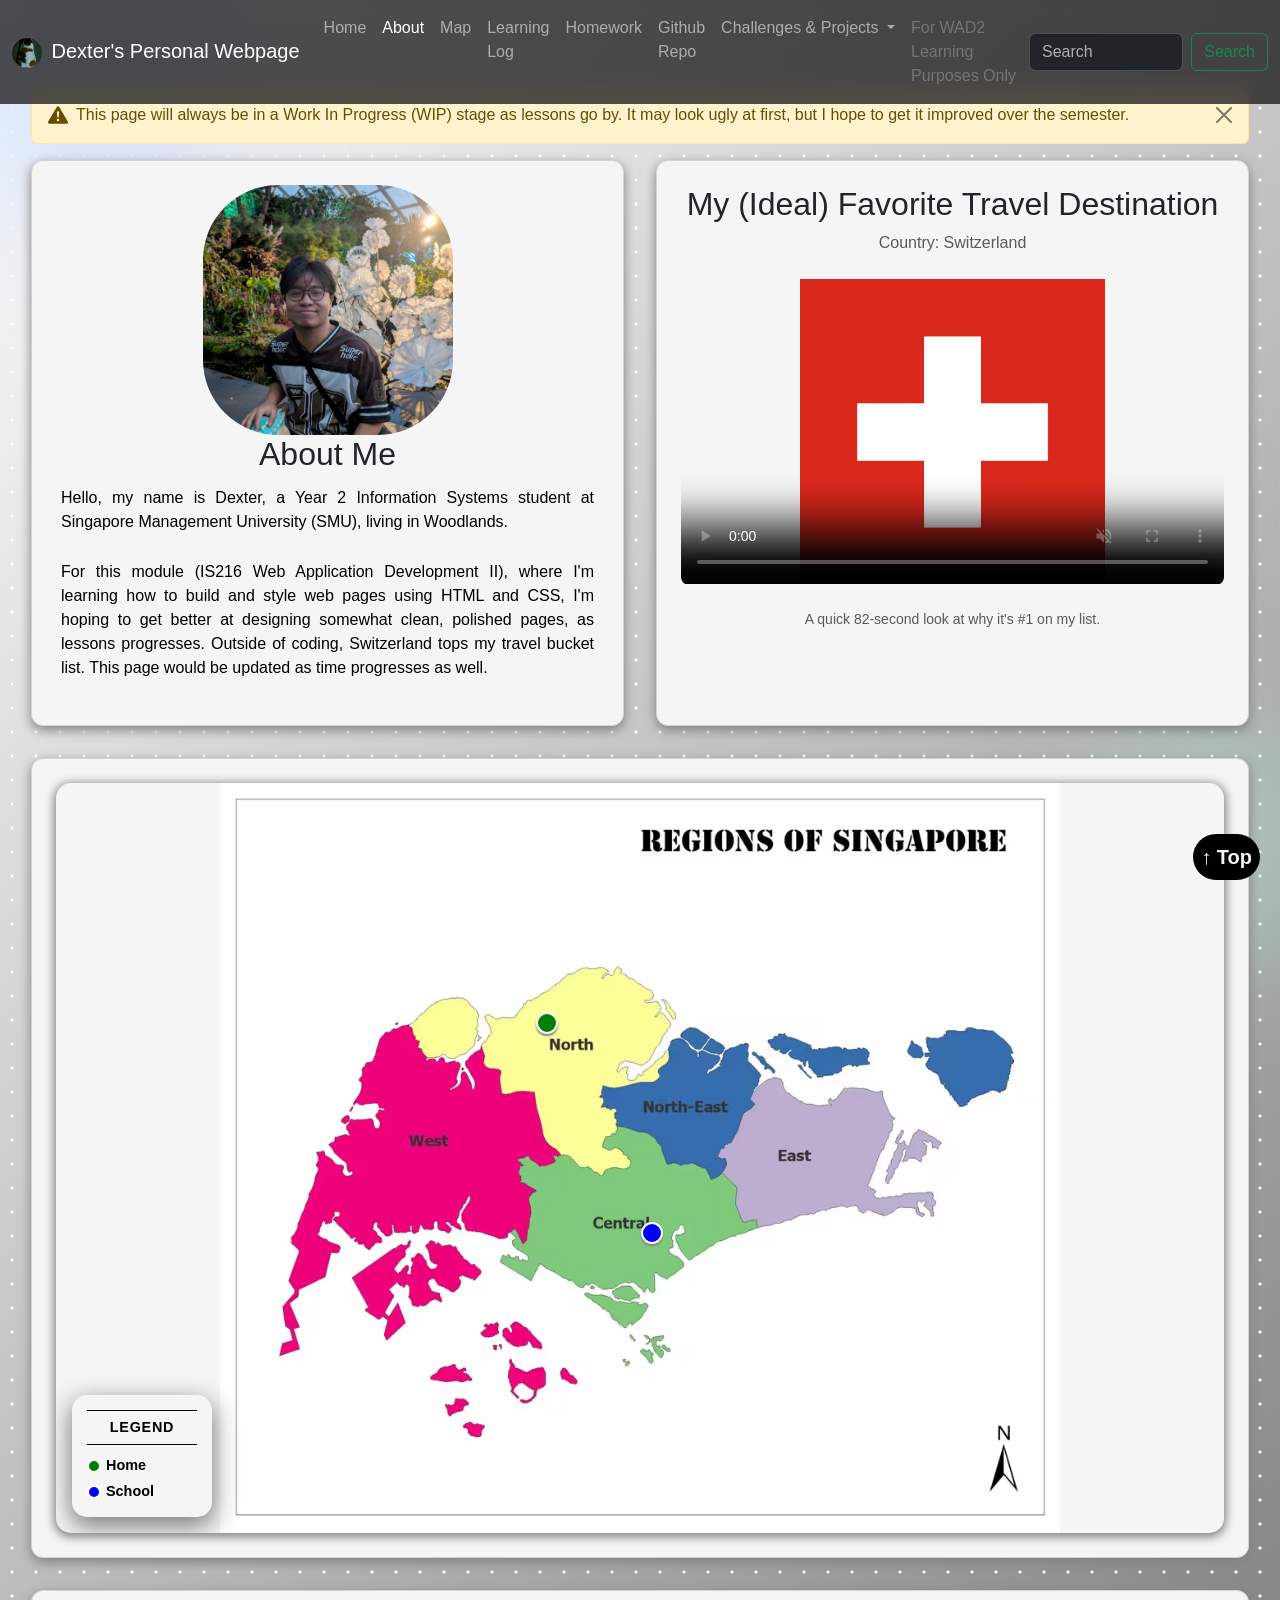
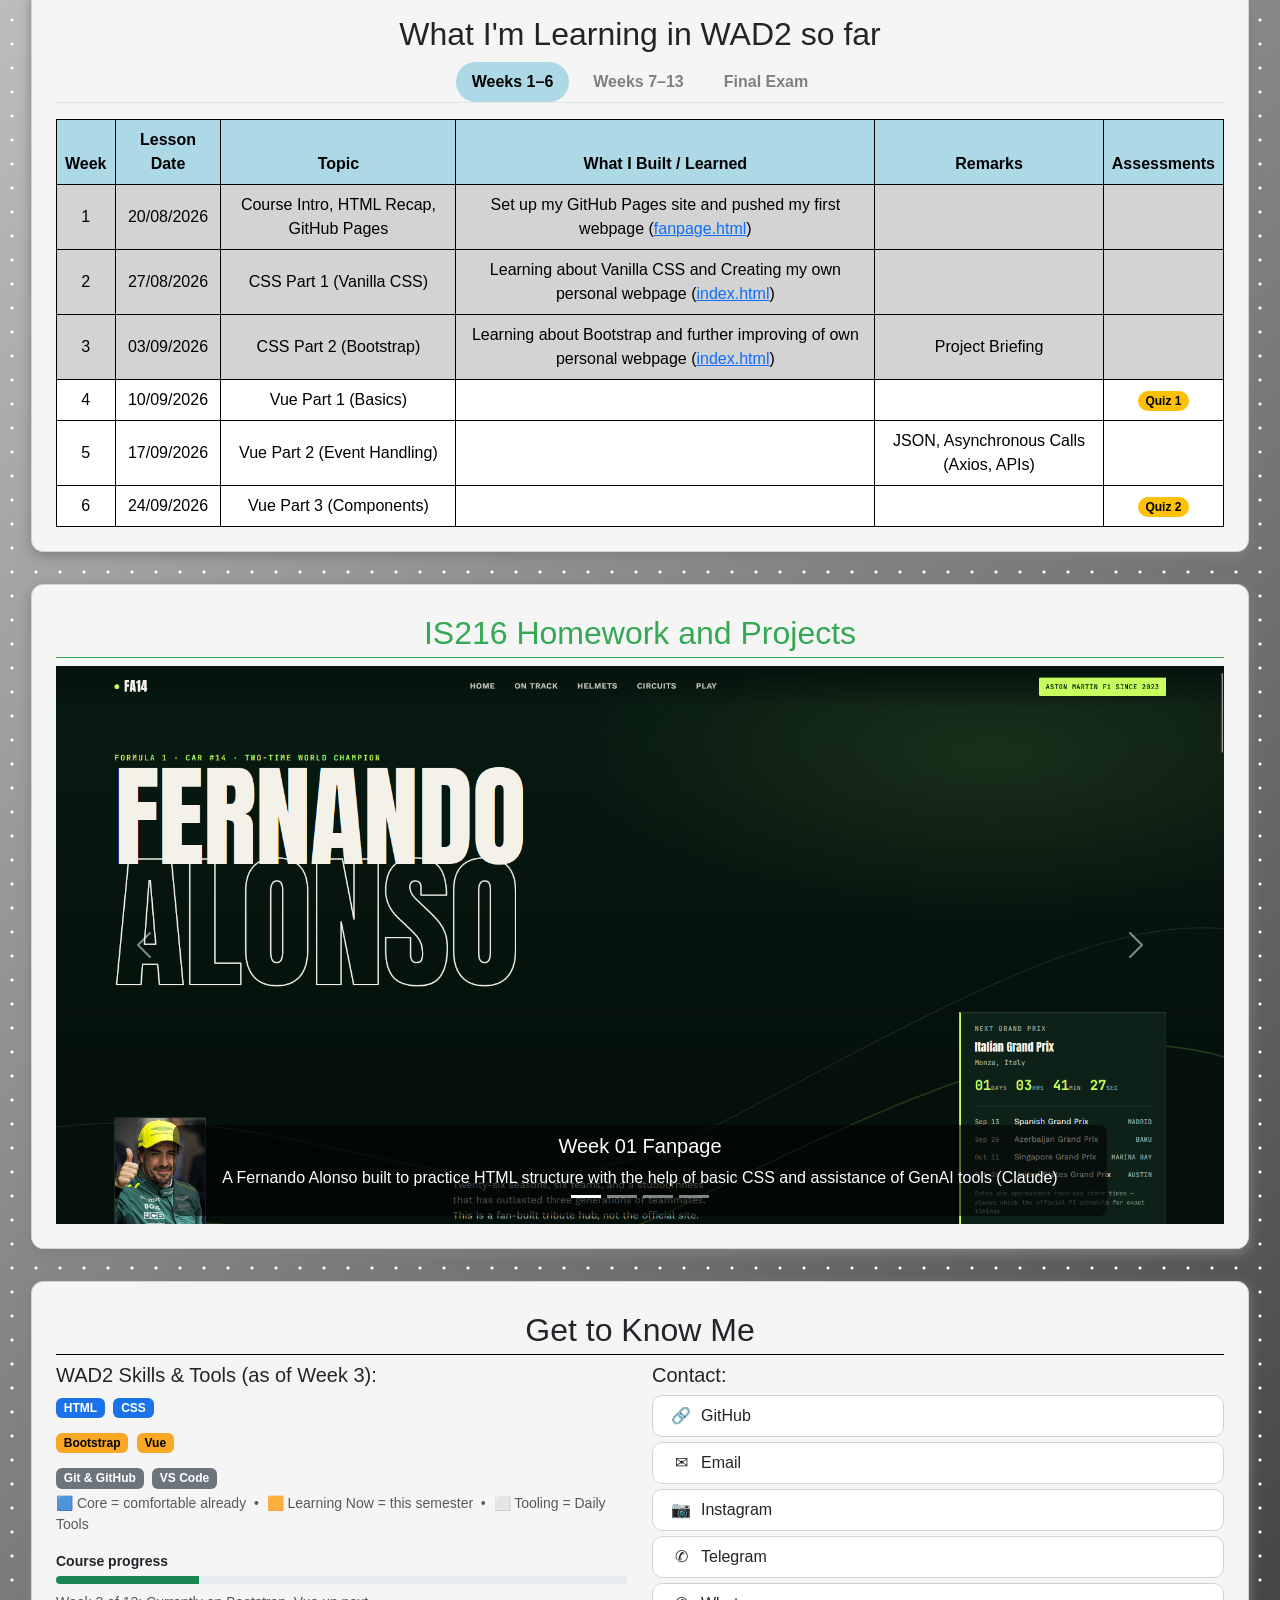
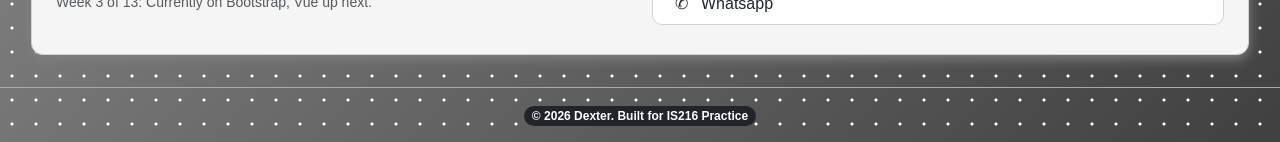
==== commit 20aa54c6: "[Update] Implement Scrollspy - Scrollspy implementation for navbar links" ====
--- a/index.html
+++ b/index.html
@@ -13,7 +13,7 @@
     />
     <link rel="stylesheet" href="styles.css" />
   </head>
-  <body>
+  <body data-bs-spy="scroll" data-bs-target="#navbarSupportedContent" data-bs-offset="80" tabindex="0">
     <div class="blob blob-1" aria-hidden="true"></div>
     <div class="blob blob-2" aria-hidden="true"></div>
     <div class="blob blob-3" aria-hidden="true"></div>
@@ -47,6 +47,18 @@
             <ul class="navbar-nav me-auto mb-2 mb-lg-0">
               <li class="nav-item">
                 <a class="nav-link active" aria-current="page" href="#">Home</a>
+              </li>
+              <li class="nav-item">
+                <a class="nav-link" href="#about">About</a>
+              </li>
+              <li class="nav-item">
+                <a class="nav-link" href="#location">Map</a>
+              </li>
+              <li class="nav-item">
+                <a class="nav-link" href="#learning">Learning Log</a>
+              </li>
+              <li class="nav-item">
+                <a class="nav-link" href="#projects">Homework</a>
               </li>
               <li class="nav-item">
                 <a
--- a/styles.css
+++ b/styles.css
@@ -75,6 +75,11 @@
     vertical-align: middle;
 }
 
+.navbar-collapse {
+    max-height: calc(100vh - 70px);
+    overflow-y: auto;
+}
+
 .navbar {
     background-color: rgba(20, 20, 20, 0.75) !important;
     backdrop-filter: blur(10px);
@@ -87,9 +92,9 @@
     visibility: hidden;
     transform: scale(0.95);
     transform-origin: top left;
-    transition: opacity 0.2s cubic-bezier(0.4, 0, 0.2, 1), 
-                transform 0.2s cubic-bezier(0.4, 0, 0.2, 1), 
-                visibility 0.2s;
+    transition: opacity 0.2s cubic-bezier(0.4, 0, 0.2, 1),
+        transform 0.2s cubic-bezier(0.4, 0, 0.2, 1),
+        visibility 0.2s;
     pointer-events: none;
 }
 
@@ -99,6 +104,8 @@
     transform: scale(1);
     pointer-events: auto;
 }
+
+
 
 .bi {
     width: 1.25em;
